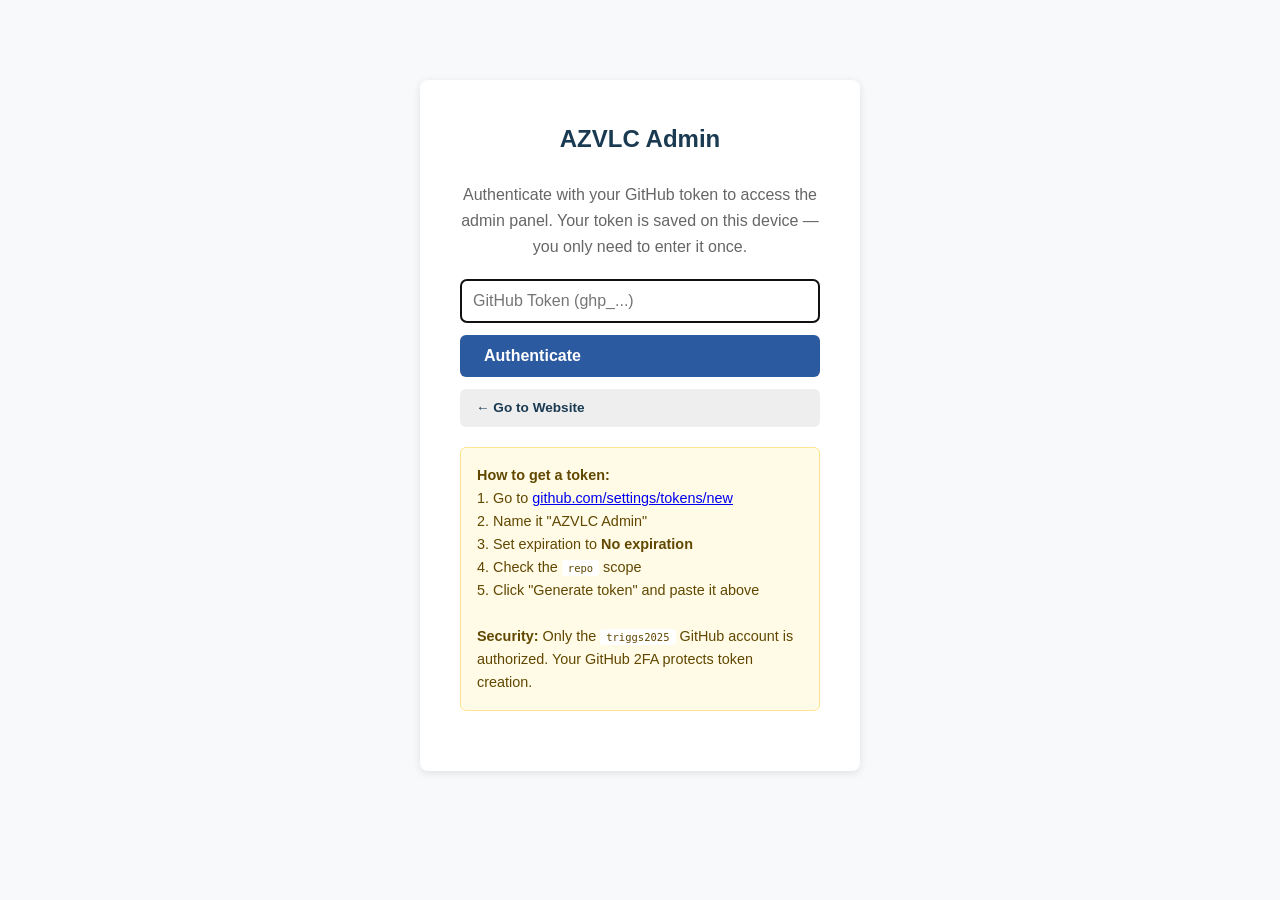
==== admin.html @ 896f3831 "Fix movePendingToFriendly: fetch fresh SHA before saving submissions; show all fields in Veteran Fri" ====
<!DOCTYPE html>
<html lang="en">
<head>
  <meta charset="UTF-8">
  <meta name="viewport" content="width=device-width, initial-scale=1.0">
  <title>AZVLC Admin</title>
  <meta name="robots" content="noindex, nofollow">
  <meta http-equiv="Cache-Control" content="no-cache, no-store, must-revalidate">
  <meta http-equiv="Pragma" content="no-cache">
  <meta http-equiv="Expires" content="0">
  <link rel="stylesheet" href="css/style.css">
  <style>
    .admin-login {
      max-width: 440px;
      margin: 80px auto;
      background: var(--white);
      padding: 40px;
      border-radius: var(--radius);
      box-shadow: var(--shadow);
      text-align: center;
    }
    .admin-login h2 { color: var(--navy); margin-bottom: 24px; }
    .admin-login input {
      width: 100%;
      padding: 12px;
      border: 1px solid var(--border);
      border-radius: 6px;
      font-size: 1em;
      margin-bottom: 12px;
    }
    .admin-bar {
      background: var(--navy);
      color: var(--white);
      padding: 12px 20px;
      display: flex;
      align-items: center;
      justify-content: space-between;
    }
    .admin-bar h2 { font-size: 1.1em; }
    .admin-tabs {
      display: flex;
      gap: 4px;
      margin-bottom: 24px;
      border-bottom: 2px solid #eee;
    }
    .admin-tab {
      padding: 10px 20px;
      background: none;
      border: none;
      border-bottom: 3px solid transparent;
      cursor: pointer;
      font-weight: 600;
      color: var(--text-muted);
      transition: all 0.2s;
    }
    .admin-tab.active {
      color: var(--blue);
      border-bottom-color: var(--blue);
    }
    .admin-panel { display: none; }
    .admin-panel.active { display: block; }
    .admin-item {
      background: var(--white);
      padding: 20px;
      border-radius: var(--radius);
      box-shadow: var(--shadow);
      margin-bottom: 16px;
      border-left: 4px solid var(--blue);
      display: flex;
      justify-content: space-between;
      align-items: flex-start;
      gap: 16px;
    }
    .admin-item.pending { border-left-color: var(--gold); }
    .admin-item h4 { color: var(--navy); margin-bottom: 4px; }
    .admin-item p { color: var(--text-muted); font-size: 0.85em; margin: 0; }
    .admin-item-info { flex: 1; }
    .admin-item-actions { display: flex; gap: 6px; flex-shrink: 0; }
    .admin-item .badge { margin-right: 6px; }
    .modal-overlay {
      display: none;
      position: fixed;
      top: 0; left: 0; right: 0; bottom: 0;
      background: rgba(0,0,0,0.5);
      z-index: 200;
      justify-content: center;
      align-items: flex-start;
      padding: 40px 20px;
      overflow-y: auto;
    }
    .modal-overlay.open { display: flex; }
    .modal {
      background: var(--white);
      border-radius: var(--radius);
      box-shadow: 0 8px 32px rgba(0,0,0,0.2);
      width: 100%;
      max-width: 600px;
      padding: 32px;
    }
    .modal h3 { color: var(--navy); margin-bottom: 20px; }
    .modal-close {
      float: right;
      background: none;
      border: none;
      font-size: 1.5em;
      cursor: pointer;
      color: var(--text-muted);
      line-height: 1;
    }
    .saving-indicator {
      display: none;
      align-items: center;
      gap: 8px;
      padding: 12px 20px;
      background: #e3f2fd;
      color: #1565c0;
      border-radius: 6px;
      margin-bottom: 16px;
      font-weight: 500;
    }
    .saving-indicator.show { display: flex; }
    .saving-indicator.success { background: #e8f5e9; color: #2e7d32; }
    .saving-indicator.error { background: #ffebee; color: #c62828; }
    .admin-empty {
      text-align: center;
      padding: 40px;
      color: #aaa;
    }
    .setup-box {
      background: #fffbe6;
      border: 1px solid #ffe58f;
      border-radius: 6px;
      padding: 16px;
      margin-bottom: 20px;
      font-size: 0.9em;
      color: #614700;
    }
    .setup-box code {
      background: #fff;
      padding: 2px 6px;
      border-radius: 3px;
      font-size: 0.9em;
    }
  </style>
</head>
<body>

  <!-- Login screen -->
  <div id="loginScreen" class="admin-login">
    <h2>AZVLC Admin</h2>
    <p style="color:var(--text-muted);margin-bottom:20px">Authenticate with your GitHub token to access the admin panel. Your token is saved on this device — you only need to enter it once.</p>
    <input type="password" id="ghToken" placeholder="GitHub Token (ghp_...)" autofocus>
    <button class="btn btn-blue" style="width:100%" onclick="tryToken()">Authenticate</button>
    <p id="tokenError" style="color:var(--red);margin-top:12px;display:none"></p>
    <div id="authLoading" style="display:none;text-align:center;margin-top:16px;color:var(--blue)">Verifying identity...</div>
    <a href="index.html" class="btn btn-sm" style="width:100%;margin-top:12px;background:#eee;color:var(--navy);text-align:center">&larr; Go to Website</a>
    <div style="margin-top:20px;text-align:left" class="setup-box">
      <strong>How to get a token:</strong><br>
      1. Go to <a href="https://github.com/settings/tokens/new" target="_blank">github.com/settings/tokens/new</a><br>
      2. Name it "AZVLC Admin"<br>
      3. Set expiration to <strong>No expiration</strong><br>
      4. Check the <code>repo</code> scope<br>
      5. Click "Generate token" and paste it above<br><br>
      <strong>Security:</strong> Only the <code>triggs2025</code> GitHub account is authorized. Your GitHub 2FA protects token creation.
    </div>
  </div>

  <!-- Admin dashboard -->
  <div id="adminDashboard" style="display:none">
    <div class="admin-bar">
      <h2>AZVLC Admin Panel</h2>
      <div style="display:flex;gap:8px;align-items:center">
        <a href="index.html" class="btn btn-sm btn-primary">View Site</a>
        <button class="btn btn-sm btn-outline" onclick="logout()">Log Out</button>
      </div>
    </div>

    <div class="container" style="padding-top:30px">
      <div id="saveStatus" class="saving-indicator"></div>

      <div class="admin-tabs">
        <button class="admin-tab active" onclick="showTab('analytics', this)">Analytics</button>
        <button class="admin-tab" onclick="showTab('policies', this)">Policies</button>
        <button class="admin-tab" onclick="showTab('politicians', this)">Politicians</button>
        <button class="admin-tab" onclick="showTab('corrections', this)">Corrections Records <span id="correctionBadge" style="background:var(--red);color:#fff;font-size:0.75em;padding:2px 6px;border-radius:10px;margin-left:4px;display:none">0</span></button>
        <button class="admin-tab" onclick="showTab('policysubmissions', this)">Policy Submissions <span id="policySubmissionBadge" style="background:var(--red);color:#fff;font-size:0.75em;padding:2px 6px;border-radius:10px;margin-left:4px;display:none">0</span></button>
        <button class="admin-tab" onclick="showTab('polsubmissions', this)">Politician Submissions <span id="polSubmissionBadge" style="background:var(--red);color:#fff;font-size:0.75em;padding:2px 6px;border-radius:10px;margin-left:4px;display:none">0</span></button>
        <button class="admin-tab" onclick="showTab('vob', this)">VOB <span id="vobSubmissionBadge" style="background:var(--red);color:#fff;font-size:0.75em;padding:2px 6px;border-radius:10px;margin-left:4px;display:none">0</span></button>
        <button class="admin-tab" onclick="showTab('contacts', this)">Contacts <span id="contactsBadge" style="background:var(--blue);color:#fff;font-size:0.75em;padding:2px 6px;border-radius:10px;margin-left:4px;display:none">0</span></button>
        <button class="admin-tab" onclick="showTab('emailpol', this)">Email Politicians</button>
        <button class="admin-tab" onclick="showTab('sponsor', this)">Sponsor</button>
        <button class="admin-tab" onclick="showTab('ticker', this)">Ticker</button>
        <button class="admin-tab" onclick="showTab('help', this)">How-To Guide</button>
      </div>

      <!-- ANALYTICS PANEL -->
      <div id="panel-analytics" class="admin-panel active">
        <h3 style="color:var(--navy);margin-bottom:20px">Site Analytics</h3>

        <div style="display:grid;grid-template-columns:1fr 1fr;gap:16px;margin-bottom:30px">
          <!-- Left: small stat cards in a sub-grid -->
          <div style="display:grid;grid-template-columns:repeat(auto-fit,minmax(150px,1fr));gap:16px;align-content:start">
            <div class="stat-card"><h3>Total Ratings</h3><div class="number" id="analRatings">0</div></div>
            <div class="stat-card"><h3>Total Kudos</h3><div class="number" id="analKudos">0</div></div>
            <div class="stat-card"><h3>Politicians Rated</h3><div class="number" id="analPoliticiansRated">0</div></div>
            <div class="stat-card"><h3>Policy Suggestions</h3><div class="number" id="analSuggestions">0</div></div>
            <div class="stat-card"><h3>Corrections</h3><div class="number" id="analCorrections">0</div></div>
            <div class="stat-card">
              <h3>Page Views</h3>
              <div class="number" id="analViews">—</div>
              <p style="font-size:0.7em;color:var(--text-muted);margin-top:2px">Unique sessions</p>
              <select id="viewsPeriod" onchange="updateViewsPeriod()" style="margin-top:8px;padding:4px 8px;border:1px solid var(--border);border-radius:4px;font-size:0.75em">
                <option value="today">Today</option>
                <option value="7days">Last 7 Days</option>
                <option value="month">This Month</option>
                <option value="year">Year to Date</option>
                <option value="all" selected>All Time</option>
              </select>
              <button onclick="loadPageViews()" style="margin-top:6px;background:none;border:1px solid var(--border);border-radius:4px;padding:3px 10px;font-size:0.7em;cursor:pointer;color:var(--text-muted)">&#x21bb; Refresh</button>
              <p id="viewsStartDate" style="font-size:0.65em;color:var(--text-muted);margin-top:4px"></p>
            </div>
            <div class="stat-card">
              <h3>Total Hits</h3>
              <div class="number" id="analHits">—</div>
              <p style="font-size:0.7em;color:var(--text-muted);margin-top:2px">Every page &amp; section load</p>
              <select id="hitsPeriod" onchange="updateHitsPeriod()" style="margin-top:8px;padding:4px 8px;border:1px solid var(--border);border-radius:4px;font-size:0.75em">
                <option value="today">Today</option>
                <option value="7days">Last 7 Days</option>
                <option value="month">This Month</option>
                <option value="year">Year to Date</option>
                <option value="all" selected>All Time</option>
              </select>
            </div>
          </div>
          <!-- Right: Top First Click takes the full right column -->
          <div class="stat-card" style="display:flex;flex-direction:column">
            <h3>Top First Click</h3>
            <div class="number" id="analFirstClickSection" style="font-size:1.6em;text-transform:capitalize;margin-bottom:4px">—</div>
            <p style="font-size:0.7em;color:var(--text-muted);margin-bottom:16px">Most visited section first</p>
            <div id="analFirstClickList" style="flex:1;font-size:0.88em;color:var(--text-muted);text-align:left;line-height:2"></div>
          </div>
        </div>

        <!-- New visitor/device/district stat cards -->
        <div style="display:grid;grid-template-columns:repeat(auto-fit,minmax(180px,1fr));gap:16px;margin-bottom:30px">
          <div class="stat-card">
            <h3>New Visitors</h3>
            <div class="number" id="analNewVisitors">—</div>
            <p style="font-size:0.7em;color:var(--text-muted);margin-top:2px">First-time sessions</p>
          </div>
          <div class="stat-card">
            <h3>Returning Visitors</h3>
            <div class="number" id="analReturningVisitors">—</div>
            <p style="font-size:0.7em;color:var(--text-muted);margin-top:2px">Came back again</p>
          </div>
          <div class="stat-card">
            <h3>Mobile</h3>
            <div class="number" id="analMobile">—</div>
            <p style="font-size:0.7em;color:var(--text-muted);margin-top:2px" id="analMobilePct"></p>
          </div>
          <div class="stat-card">
            <h3>Desktop</h3>
            <div class="number" id="analDesktop">—</div>
            <p style="font-size:0.7em;color:var(--text-muted);margin-top:2px" id="analDesktopPct"></p>
          </div>
          <div class="stat-card">
            <h3>Top District</h3>
            <div class="number" id="analTopDistrict" style="font-size:1.4em">—</div>
            <p style="font-size:0.7em;color:var(--text-muted);margin-top:2px">Most looked up</p>
          </div>
        </div>

        <div style="display:grid;grid-template-columns:repeat(auto-fit,minmax(300px,1fr));gap:20px">
          <div style="background:var(--white);padding:20px;border-radius:var(--radius);box-shadow:var(--shadow)">
            <h4 style="color:var(--navy);margin-bottom:12px">Most Rated Politicians</h4>
            <div id="analTopRated"></div>
          </div>
          <div style="background:var(--white);padding:20px;border-radius:var(--radius);box-shadow:var(--shadow)">
            <h4 style="color:var(--navy);margin-bottom:12px">Most Popular Policies (by Kudos)</h4>
            <div id="analTopPolicies"></div>
          </div>
          <div style="background:var(--white);padding:20px;border-radius:var(--radius);box-shadow:var(--shadow)">
            <h4 style="color:var(--navy);margin-bottom:12px">Most Kudos (Politicians)</h4>
            <div id="analTopKudosPol"></div>
          </div>
          <div style="background:var(--white);padding:20px;border-radius:var(--radius);box-shadow:var(--shadow)">
            <h4 style="color:var(--navy);margin-bottom:12px">Grade Distribution (All Politicians)</h4>
            <div id="analGradeDist"></div>
          </div>
          <div style="background:var(--white);padding:20px;border-radius:var(--radius);box-shadow:var(--shadow)">
            <h4 style="color:var(--navy);margin-bottom:12px">Section Dwell Time</h4>
            <p style="font-size:0.75em;color:var(--text-muted);margin-bottom:10px">Total minutes visitors spent in each section</p>
            <div id="analDwellTime"></div>
          </div>
          <div style="background:var(--white);padding:20px;border-radius:var(--radius);box-shadow:var(--shadow)">
            <h4 style="color:var(--navy);margin-bottom:12px">Top Scorecard Views</h4>
            <p style="font-size:0.75em;color:var(--text-muted);margin-bottom:10px">Most-viewed politician scorecards</p>
            <div id="analScorecardViews"></div>
          </div>
          <div style="background:var(--white);padding:20px;border-radius:var(--radius);box-shadow:var(--shadow)">
            <h4 style="color:var(--navy);margin-bottom:12px">Top Search Terms</h4>
            <p style="font-size:0.75em;color:var(--text-muted);margin-bottom:10px">What visitors are searching for</p>
            <div id="analSearchTerms"></div>
          </div>
          <div style="background:var(--white);padding:20px;border-radius:var(--radius);box-shadow:var(--shadow)">
            <h4 style="color:var(--navy);margin-bottom:12px">VOB Website Clicks</h4>
            <p style="font-size:0.75em;color:var(--text-muted);margin-bottom:10px">Clicks on business website links</p>
            <div id="analVOBClicks"></div>
          </div>
          <div style="background:var(--white);padding:20px;border-radius:var(--radius);box-shadow:var(--shadow)">
            <h4 style="color:var(--navy);margin-bottom:12px">District Lookups</h4>
            <p style="font-size:0.75em;color:var(--text-muted);margin-bottom:10px">Which districts Veterans are looking up</p>
            <div id="analDistrictLookups"></div>
          </div>
        </div>
      </div>

      <!-- POLICIES PANEL -->
      <div id="panel-policies" class="admin-panel">
        <div style="display:flex;justify-content:space-between;align-items:center;margin-bottom:12px;flex-wrap:wrap;gap:12px">
          <h3 style="color:var(--navy)">Manage Policies</h3>
          <button class="btn btn-blue btn-sm" onclick="openPolicyForm()">+ Add New Policy</button>
        </div>
        <div id="adminPolicyStatusTabs" style="display:flex;gap:8px;flex-wrap:wrap;margin-bottom:14px">
          <button class="filter-btn active" onclick="filterAdminPolicyStatus('all', this)">All</button>
          <button class="filter-btn" onclick="filterAdminPolicyStatus('passed', this)">Passed</button>
          <button class="filter-btn" onclick="filterAdminPolicyStatus('failed', this)">Failed</button>
          <button class="filter-btn" onclick="filterAdminPolicyStatus('proposed', this)">Proposed</button>
          <button class="filter-btn" onclick="filterAdminPolicyStatus('hidden', this)">Hidden</button>
        </div>
        <input type="text" id="adminPolicySearch" placeholder="Search by name..." oninput="filterAdminPolicies(this.value)" style="width:100%;max-width:400px;padding:10px 14px;border:1px solid var(--border);border-radius:6px;font-size:1em;margin-bottom:20px">
        <div id="adminPoliciesList"></div>
      </div>

      <!-- POLITICIANS PANEL -->
      <div id="panel-politicians" class="admin-panel">
        <div style="display:flex;justify-content:space-between;align-items:center;margin-bottom:12px;flex-wrap:wrap;gap:12px">
          <h3 style="color:var(--navy)">Manage Politicians</h3>
          <button class="btn btn-blue btn-sm" onclick="openPoliticianForm()">+ Add New Politician</button>
        </div>
        <input type="text" id="adminPoliticianSearch" placeholder="Search by name..." oninput="filterAdminPoliticians(this.value)" style="width:100%;max-width:400px;padding:10px 14px;border:1px solid var(--border);border-radius:6px;font-size:1em;margin-bottom:12px">
        <div style="margin-bottom:20px;display:flex;gap:8px;flex-wrap:wrap;align-items:center">
          <span style="font-weight:600;color:var(--text-muted)">Filter:</span>
          <button class="filter-btn active" onclick="filterAdminPoliticiansByType('all', this)">All</button>
          <button class="filter-btn" onclick="filterAdminPoliticiansByType('house', this)">House</button>
          <button class="filter-btn" onclick="filterAdminPoliticiansByType('senate', this)">Senate</button>
          <button class="filter-btn" onclick="filterAdminPoliticiansByType('republican', this)">Republican</button>
          <button class="filter-btn" onclick="filterAdminPoliticiansByType('democrat', this)">Democrat</button>
          <button class="filter-btn" onclick="filterAdminPoliticiansByType('veteran', this)">Veterans</button>
          <span style="font-weight:600;color:var(--text-muted);margin-left:12px">Sort:</span>
          <select id="adminPoliticianSort" onchange="sortAdminPoliticians(this.value)" style="padding:6px 12px;border:1px solid var(--border);border-radius:6px;font-size:0.9em">
            <option value="name">Name (A-Z)</option>
            <option value="district">District</option>
            <option value="grade" selected>Grade (Best First)</option>
            <option value="kudos">Most Kudos</option>
          </select>
        </div>
        <div id="adminPoliticiansList"></div>
      </div>

      <!-- CORRECTIONS PANEL -->
      <div id="panel-corrections" class="admin-panel">
        <h3 style="color:var(--navy);margin-bottom:20px">Corrections Records</h3>
        <div id="adminCorrectionsList"></div>
      </div>

      <!-- POLICY SUBMISSIONS PANEL -->
      <div id="panel-policysubmissions" class="admin-panel">
        <h3 style="color:var(--navy);margin-bottom:16px">Policy Submissions</h3>
        <div style="display:flex;gap:8px;margin-bottom:20px">
          <button class="filter-btn active" id="psTab-submitted" onclick="setPolicySubTab('submitted',this)">Submitted</button>
          <button class="filter-btn" id="psTab-approved" onclick="setPolicySubTab('approved',this)">Approved</button>
          <button class="filter-btn" id="psTab-dismissed" onclick="setPolicySubTab('dismissed',this)">Dismissed</button>
        </div>
        <div id="adminPolicySubmissionsList"></div>
      </div>

      <!-- POLITICIAN SUBMISSIONS PANEL -->
      <div id="panel-polsubmissions" class="admin-panel">
        <h3 style="color:var(--navy);margin-bottom:20px">Politician Submissions</h3>
        <p style="color:var(--text-muted);margin-bottom:20px;font-size:0.9em">These are politicians submitted by the public. Approve to add them to the scorecard, or dismiss to remove the submission.</p>
        <div id="adminPolSubmissionsList"></div>
      </div>

      <!-- VOB PANEL -->
      <div id="panel-vob" class="admin-panel">
        <h3 style="color:var(--navy);margin-bottom:8px">Veteran Owned Businesses</h3>
        <p style="color:var(--text-muted);margin-bottom:16px;font-size:0.9em">Manage approved VOBs and review new submissions.</p>

        <div style="display:flex;gap:8px;margin-bottom:20px;border-bottom:2px solid #eee;padding-bottom:12px">
          <button class="filter-btn active" id="vobAdminTabApproved" onclick="showVOBAdminTab('approved', this)">Approved Listings</button>
          <button class="filter-btn" id="vobAdminTabPending" onclick="showVOBAdminTab('pending', this)">Pending Review <span id="vobPendingCount" style="background:var(--red);color:#fff;font-size:0.75em;padding:2px 6px;border-radius:10px;margin-left:4px;display:none">0</span></button>
          <button class="filter-btn" id="vobAdminTabFriendly" onclick="showVOBAdminTab('friendly', this)">Veteran Friendly <span style="background:var(--gold);color:var(--navy);font-size:0.75em;padding:2px 6px;border-radius:10px;margin-left:4px">Private</span></button>
        </div>

        <div id="vobAdminApproved">
          <input type="text" id="adminVOBSearch" placeholder="Search by name or category..." oninput="filterAdminVOB(this.value)" style="width:100%;max-width:400px;padding:10px 14px;border:1px solid var(--border);border-radius:6px;font-size:1em;margin-bottom:16px">
          <div id="adminVOBList"></div>
        </div>

        <div id="vobAdminPending" style="display:none">
          <div id="adminVOBSubmissionsList"></div>
        </div>

        <div id="vobAdminFriendly" style="display:none">
          <p style="color:var(--text-muted);font-size:0.85em;margin-bottom:16px;background:#fff8e1;padding:10px 14px;border-radius:6px;border-left:3px solid var(--gold)">
            These businesses offer Veteran discounts but are <strong>not shown on the public site</strong>. This is a holding area — you can charge for public listing in the future.
          </p>
          <div id="adminVOBFriendlyList"></div>
        </div>
      </div>

      <!-- CONTACTS PANEL -->
      <div id="panel-contacts" class="admin-panel">
        <h3 style="color:var(--navy);margin-bottom:8px">Collected Contacts</h3>
        <p style="color:var(--text-muted);margin-bottom:12px;font-size:0.9em">Emails collected from all forms on the site.</p>
        <div style="display:flex;gap:8px;flex-wrap:wrap;margin-bottom:16px;align-items:center">
          <button class="filter-btn active" id="cfBtn-all" onclick="setContactFilter('all',this)">All <span id="cfCount-all" style="font-size:0.8em;opacity:0.8"></span></button>
          <button class="filter-btn" id="cfBtn-rating" onclick="setContactFilter('rating',this)">Ratings <span id="cfCount-rating" style="font-size:0.8em;opacity:0.8"></span></button>
          <button class="filter-btn" id="cfBtn-vob" onclick="setContactFilter('vob',this)">VOB <span id="cfCount-vob" style="font-size:0.8em;opacity:0.8"></span></button>
          <button class="filter-btn" id="cfBtn-suggestion" onclick="setContactFilter('suggestion',this)">Suggestions <span id="cfCount-suggestion" style="font-size:0.8em;opacity:0.8"></span></button>
          <button class="filter-btn" id="cfBtn-other" onclick="setContactFilter('other',this)">Other <span id="cfCount-other" style="font-size:0.8em;opacity:0.8"></span></button>
          <button class="btn btn-sm btn-blue" onclick="exportContacts()" style="margin-left:auto">Export CSV</button>
        </div>
        <div id="adminContactsList"></div>
      </div>

      <!-- EMAIL POLITICIANS PANEL -->
      <div id="panel-emailpol" class="admin-panel">
        <h3 style="color:var(--navy);margin-bottom:8px">Email Politicians</h3>
        <p style="color:var(--text-muted);margin-bottom:16px;font-size:0.9em">Select politicians and compose an email. The first selected will be in the TO field, the rest in BCC. Opens your email client.</p>

        <div style="display:flex;gap:12px;margin-bottom:12px;flex-wrap:wrap;align-items:center">
          <input type="text" id="emailPolSearch" placeholder="Search by name..." oninput="filterEmailPoliticians(this.value)" style="flex:1;min-width:200px;padding:10px 14px;border:1px solid var(--border);border-radius:6px;font-size:1em">
          <button class="btn btn-sm btn-blue" onclick="selectAllEmailPol()">Select All</button>
          <button class="btn btn-sm" style="background:#eee;color:var(--text)" onclick="deselectAllEmailPol()">Deselect All</button>
          <span id="emailPolCount" style="font-weight:600;color:var(--blue);font-size:0.9em">0 selected</span>
        </div>

        <div style="display:flex;gap:8px;margin-bottom:16px;flex-wrap:wrap">
          <button class="filter-btn active" onclick="filterEmailPolByType('all', this)">All</button>
          <button class="filter-btn" onclick="filterEmailPolByType('house', this)">House</button>
          <button class="filter-btn" onclick="filterEmailPolByType('senate', this)">Senate</button>
          <button class="filter-btn" onclick="filterEmailPolByType('republican', this)">Republican</button>
          <button class="filter-btn" onclick="filterEmailPolByType('democrat', this)">Democrat</button>
          <button class="filter-btn" onclick="filterEmailPolByType('veteran', this)">Veterans</button>
        </div>

        <div id="emailPolList" style="max-height:300px;overflow-y:auto;border:1px solid var(--border);border-radius:6px;margin-bottom:20px"></div>

        <div class="form-container" style="max-width:100%;margin:0">
          <div class="form-group">
            <label for="emailPolSubject">Subject</label>
            <input type="text" id="emailPolSubject" placeholder="e.g., Support for HB 1234 - Veteran Education Benefits">
          </div>
          <div class="form-group">
            <label for="emailPolBody">Message Body</label>
            <textarea id="emailPolBody" style="min-height:150px" placeholder="Dear Legislator,&#10;&#10;..."></textarea>
          </div>
          <button class="btn btn-blue" onclick="sendEmailToPoliticians()" style="width:100%">Open Email Client with Selected Politicians</button>
        </div>
      </div>

      <!-- SPONSOR PANEL -->
      <div id="panel-sponsor" class="admin-panel">
        <h3 style="color:var(--navy);margin-bottom:20px">Manage Sponsors</h3>
        <p style="color:var(--text-muted);margin-bottom:16px;font-size:0.9em">Sponsors rotate on the home page below the hero. Fewer sponsors rotate every 3 days; more sponsors rotate faster so everyone gets shown.</p>

        <div style="margin-bottom:20px">
          <label style="font-weight:600;color:var(--navy)">Label Text</label>
          <input type="text" id="sponsorLabel" placeholder="e.g., Sponsored by" style="padding:8px 12px;border:1px solid var(--border);border-radius:6px;font-size:1em;width:100%;max-width:300px;margin-top:4px">
        </div>

        <div id="sponsorsList"></div>

        <div style="margin-top:16px;display:flex;gap:8px;flex-wrap:wrap">
          <button class="btn btn-blue btn-sm" onclick="addSponsorRow()">+ Add Sponsor</button>
          <button class="btn btn-success btn-sm" onclick="saveSponsors()">Save Changes</button>
        </div>
        <div class="saving-indicator" id="sponsorSaveStatus" style="margin-top:12px"></div>
        <div id="sponsorRotationInfo" style="margin-top:16px;padding:12px;background:#f0f4f8;border-radius:6px;font-size:0.85em;color:var(--text-muted)"></div>
      </div>

      <!-- TICKER PANEL -->
      <div id="panel-ticker" class="admin-panel">
        <h3 style="color:var(--navy);margin-bottom:20px">Manage Ticker Messages</h3>
        <p style="color:var(--text-muted);margin-bottom:16px;font-size:0.9em">These messages scroll below the hero image on the public site. Set an optional expiration date so a message automatically stops showing. Hover pauses the ticker for visitors.</p>

        <div class="form-group checkbox-row" style="margin-bottom:20px">
          <input type="checkbox" id="tickerEnabled" checked>
          <label for="tickerEnabled" style="font-weight:600">Ticker enabled (visible on site)</label>
        </div>

        <div class="form-group" style="margin-bottom:20px">
          <label style="font-weight:600">Speed: <span id="speedLabel">1.0x</span></label>
          <input type="range" id="tickerSpeed" min="0.5" max="3" step="0.1" value="1" oninput="document.getElementById('speedLabel').textContent = this.value + 'x'" style="width:100%;max-width:400px;margin-top:4px">
          <p style="font-size:0.75em;color:var(--text-muted);margin-top:4px">Slow ← → Fast</p>
        </div>

        <div id="tickerMessagesList"></div>

        <div style="margin-top:16px;display:flex;gap:8px;flex-wrap:wrap">
          <button class="btn btn-blue btn-sm" onclick="addTickerMessage()">+ Add Message</button>
        </div>

        <h3 style="color:var(--navy);margin:28px 0 8px">Permanent Rotating Messages</h3>
        <p style="color:var(--text-muted);margin-bottom:16px;font-size:0.9em">These 4 messages never expire. They only appear on the ticker when there are no active (non-expired) messages above.</p>
        <div id="tickerPermanentList"></div>

        <div style="margin-top:16px">
          <button class="btn btn-success btn-sm" onclick="saveTicker()">Save Changes</button>
        </div>
        <div class="saving-indicator" id="tickerSaveStatus" style="margin-top:12px"></div>
      </div>

      <!-- HELP PANEL -->
      <div id="panel-help" class="admin-panel">
        <div class="form-container" style="max-width:800px">
          <h3 style="color:var(--navy);margin-bottom:20px">Managing Your AZVLC Site</h3>

          <h4 style="margin:20px 0 8px;color:var(--blue)">Adding / Editing Policies</h4>
          <p style="color:var(--text-muted);line-height:1.8">Click "+ Add New Policy" on the Policies tab. Fill out the form and hit Save. It saves directly to GitHub and the site updates automatically within a minute. Set "Approved" to Yes when you're ready for it to appear publicly.</p>

          <h4 style="margin:20px 0 8px;color:var(--blue)">Adding / Editing Politicians</h4>
          <p style="color:var(--text-muted);line-height:1.8">Click "+ Add New Politician" on the Politicians tab. Fill out the form and hit Save. Grades represent the count of each rating received from Veterans.</p>

          <h4 style="margin:20px 0 8px;color:var(--blue)">Connecting GHL Webhooks</h4>
          <ol style="margin-left:20px;color:var(--text-muted);line-height:2">
            <li>In Go High Level, create a webhook under Automation &rarr; Workflows</li>
            <li>Go to your GitHub repo and edit <code>js/app.js</code></li>
            <li>Find <code>ghlWebhookPolicy</code> and <code>ghlWebhookRating</code> near the top</li>
            <li>Paste your webhook URLs between the quotes and commit</li>
          </ol>

          <h4 style="margin:20px 0 8px;color:var(--blue)">Updating the Logo &amp; Hero Image</h4>
          <p style="color:var(--text-muted);line-height:1.8">Go to your GitHub repo, navigate to the <code>assets/</code> folder, and upload <code>logo.png</code> and <code>hero.jpg</code>. The site updates automatically.</p>

          <h4 style="margin:20px 0 8px;color:var(--blue)">Your GitHub Token</h4>
          <p style="color:var(--text-muted);line-height:1.8">The token is only stored in your browser's session. When you log out or close the tab, it's gone. You'll need to paste it again next time (or save it in a password manager).</p>
        </div>
      </div>
    </div>
  </div>

  <!-- POLICY FORM MODAL -->
  <div class="modal-overlay" id="policyModal">
    <div class="modal">
      <button class="modal-close" onclick="closeModal('policyModal')">&times;</button>
      <h3 id="policyModalTitle">Add New Policy</h3>
      <form id="adminPolicyForm" onsubmit="savePolicy(event)">
        <input type="hidden" id="editPolicyId" value="">
        <div class="form-group">
          <label for="apName">Policy / Bill Name *</label>
          <input type="text" id="apName" required placeholder="e.g., SB 1234 - Veteran Education Benefits">
        </div>
        <div class="form-group">
          <label for="apSponsor">Sponsor *</label>
          <input type="text" id="apSponsor" required placeholder="Representative or organization name">
        </div>
        <div class="form-group">
          <label for="apCategory">Category *</label>
          <select id="apCategory" required>
            <option value="">Select a category</option>
            <option value="healthcare">Healthcare</option>
            <option value="education">Education</option>
            <option value="benefits">Benefits</option>
            <option value="employment">Employment</option>
            <option value="housing">Housing</option>
            <option value="other">Other</option>
          </select>
        </div>
        <div class="form-group">
          <label for="apDescription">Description *</label>
          <textarea id="apDescription" required placeholder="What does this policy do and how will it benefit Veterans?"></textarea>
        </div>
        <div class="form-group">
          <label for="apLink">Bill Link (optional)</label>
          <input type="url" id="apLink" placeholder="https://...">
        </div>
        <div class="form-group">
          <label for="apStatus">Status *</label>
          <select id="apStatus" required>
            <option value="proposed">Proposed</option>
            <option value="in-progress">In Progress</option>
            <option value="passed">Passed</option>
            <option value="failed">Failed</option>
          </select>
        </div>
        <div class="form-group">
          <label for="apApproved">Approved (visible on public site)? *</label>
          <select id="apApproved">
            <option value="true">Yes - Show on site</option>
            <option value="false">No - Keep hidden</option>
          </select>
        </div>
        <div style="display:flex;gap:8px">
          <button type="submit" class="form-submit" style="flex:1">Save Policy</button>
          <button type="button" class="btn" style="background:#eee;color:var(--text)" onclick="closeModal('policyModal')">Cancel</button>
        </div>
      </form>
    </div>
  </div>

  <!-- POLITICIAN FORM MODAL -->
  <div class="modal-overlay" id="politicianModal">
    <div class="modal">
      <button class="modal-close" onclick="closeModal('politicianModal')">&times;</button>
      <h3 id="politicianModalTitle">Add New Politician</h3>
      <form id="adminPoliticianForm" onsubmit="savePolitician(event)">
        <input type="hidden" id="editPoliticianId" value="">
        <div class="form-group">
          <label for="appName">Name *</label>
          <input type="text" id="appName" required placeholder="Full name">
        </div>
        <div class="form-group">
          <label for="appPosition">Position / Title *</label>
          <input type="text" id="appPosition" required placeholder="e.g., State Senator, State Representative">
        </div>
        <div class="form-group">
          <label for="appParty">Party (optional)</label>
          <input type="text" id="appParty" placeholder="e.g., Republican, Democrat, Independent">
        </div>
        <div class="form-group">
          <label for="appDistrict">District (optional)</label>
          <input type="text" id="appDistrict" placeholder="e.g., District 4">
        </div>
        <div class="form-group">
          <label for="appEmail">Email (optional)</label>
          <input type="email" id="appEmail" placeholder="e.g., JSMITH@azleg.gov">
        </div>
        <div class="form-group">
          <label for="appWebsite">Legislative Website (optional)</label>
          <input type="url" id="appWebsite" placeholder="https://www.azleg.gov/...">
        </div>
        <div class="form-group checkbox-row">
          <input type="checkbox" id="appVeteran">
          <label for="appVeteran">This person is a Veteran</label>
        </div>
        <div style="display:flex;gap:8px">
          <button type="submit" class="form-submit" style="flex:1">Save Politician</button>
          <button type="button" class="btn" style="background:#eee;color:var(--text)" onclick="closeModal('politicianModal')">Cancel</button>
        </div>
      </form>
    </div>
  </div>

  <!-- GRADES EDIT MODAL -->
  <div class="modal-overlay" id="gradesModal">
    <div class="modal" style="max-width:450px">
      <button class="modal-close" onclick="closeModal('gradesModal')">&times;</button>
      <h3 id="gradesModalTitle">Edit Grades</h3>
      <p style="color:var(--text-muted);margin-bottom:16px;font-size:0.9em">Adjust the number of each rating this politician has received.</p>
      <input type="hidden" id="editGradesId">
      <div style="display:grid;grid-template-columns:repeat(5,1fr);gap:10px;margin-bottom:20px">
        <div style="text-align:center">
          <label style="font-weight:700;color:#27ae60;font-size:1.2em">A</label>
          <input type="number" id="gradeA" min="0" style="width:100%;padding:8px;text-align:center;border:1px solid var(--border);border-radius:6px">
        </div>
        <div style="text-align:center">
          <label style="font-weight:700;color:#3498db;font-size:1.2em">B</label>
          <input type="number" id="gradeB" min="0" style="width:100%;padding:8px;text-align:center;border:1px solid var(--border);border-radius:6px">
        </div>
        <div style="text-align:center">
          <label style="font-weight:700;color:#f39c12;font-size:1.2em">C</label>
          <input type="number" id="gradeC" min="0" style="width:100%;padding:8px;text-align:center;border:1px solid var(--border);border-radius:6px">
        </div>
        <div style="text-align:center">
          <label style="font-weight:700;color:#e67e22;font-size:1.2em">D</label>
          <input type="number" id="gradeD" min="0" style="width:100%;padding:8px;text-align:center;border:1px solid var(--border);border-radius:6px">
        </div>
        <div style="text-align:center">
          <label style="font-weight:700;color:#e74c3c;font-size:1.2em">F</label>
          <input type="number" id="gradeF" min="0" style="width:100%;padding:8px;text-align:center;border:1px solid var(--border);border-radius:6px">
        </div>
      </div>
      <div style="border-top:1px solid var(--border);padding-top:16px;margin-bottom:20px">
        <p style="font-weight:600;color:var(--navy);margin-bottom:6px;font-size:0.95em">Grade Weights <span style="font-weight:400;color:var(--text-muted);font-size:0.85em">(reduce impact of politically-motivated ratings)</span></p>
        <p style="color:var(--text-muted);font-size:0.82em;margin-bottom:12px">1 = full weight &nbsp;|&nbsp; 0 = excluded from grade calculation</p>
        <div style="display:grid;grid-template-columns:repeat(5,1fr);gap:10px">
          <div style="text-align:center">
            <label style="font-weight:700;color:#27ae60;font-size:1.1em;display:block;margin-bottom:4px">A</label>
            <select id="weightA" style="width:100%;padding:6px 2px;border:1px solid var(--border);border-radius:6px;text-align:center;font-size:0.9em">
              <option value="1">1</option><option value="0.75">0.75</option><option value="0.5">0.5</option><option value="0.25">0.25</option><option value="0">0</option>
            </select>
          </div>
          <div style="text-align:center">
            <label style="font-weight:700;color:#3498db;font-size:1.1em;display:block;margin-bottom:4px">B</label>
            <select id="weightB" style="width:100%;padding:6px 2px;border:1px solid var(--border);border-radius:6px;text-align:center;font-size:0.9em">
              <option value="1">1</option><option value="0.75">0.75</option><option value="0.5">0.5</option><option value="0.25">0.25</option><option value="0">0</option>
            </select>
          </div>
          <div style="text-align:center">
            <label style="font-weight:700;color:#f39c12;font-size:1.1em;display:block;margin-bottom:4px">C</label>
            <select id="weightC" style="width:100%;padding:6px 2px;border:1px solid var(--border);border-radius:6px;text-align:center;font-size:0.9em">
              <option value="1">1</option><option value="0.75">0.75</option><option value="0.5">0.5</option><option value="0.25">0.25</option><option value="0">0</option>
            </select>
          </div>
          <div style="text-align:center">
            <label style="font-weight:700;color:#e67e22;font-size:1.1em;display:block;margin-bottom:4px">D</label>
            <select id="weightD" style="width:100%;padding:6px 2px;border:1px solid var(--border);border-radius:6px;text-align:center;font-size:0.9em">
              <option value="1">1</option><option value="0.75">0.75</option><option value="0.5">0.5</option><option value="0.25">0.25</option><option value="0">0</option>
            </select>
          </div>
          <div style="text-align:center">
            <label style="font-weight:700;color:#e74c3c;font-size:1.1em;display:block;margin-bottom:4px">F</label>
            <select id="weightF" style="width:100%;padding:6px 2px;border:1px solid var(--border);border-radius:6px;text-align:center;font-size:0.9em">
              <option value="1">1</option><option value="0.75">0.75</option><option value="0.5">0.5</option><option value="0.25">0.25</option><option value="0">0</option>
            </select>
          </div>
        </div>
      </div>
      <div style="display:flex;gap:8px">
        <button class="form-submit" style="flex:1" onclick="saveGrades()">Save Grades</button>
        <button class="btn" style="background:#eee;color:var(--text)" onclick="closeModal('gradesModal')">Cancel</button>
      </div>
    </div>
  </div>

  <!-- POLICY FACTS MODAL -->
  <div class="modal-overlay" id="factsModal">
    <div class="modal" style="max-width:700px">
      <div style="display:flex;justify-content:space-between;align-items:center;margin-bottom:20px">
        <h3 style="color:var(--navy);margin:0">Edit Policy Facts</h3>
        <button onclick="closeModal('factsModal')" style="background:none;border:none;font-size:1.5em;cursor:pointer;color:#666">&times;</button>
      </div>
      <p style="color:var(--text-muted);font-size:0.9em;margin-bottom:20px">Add images (up to 4) and formatted HTML content that will appear on the public Facts page for this policy.</p>

      <input type="hidden" id="factsPolicyId">

      <div class="form-group" style="margin-bottom:20px">
        <label style="font-weight:600;margin-bottom:8px;display:block">Images (up to 4) — flyers, photos, documents</label>
        <div id="factsImagesPreview" style="display:flex;gap:10px;flex-wrap:wrap;margin-bottom:10px"></div>
        <input type="file" id="factsImageUpload" accept="image/*" multiple style="font-size:0.9em">
        <p style="font-size:0.75em;color:var(--text-muted);margin-top:4px">Select up to 4 images. Images already saved will show above.</p>
      </div>

      <div class="form-group" style="margin-bottom:20px">
        <label style="font-weight:600;margin-bottom:4px;display:block">Facts Content (HTML allowed)</label>
        <p style="font-size:0.75em;color:var(--text-muted);margin-bottom:8px">Use &lt;h3&gt;, &lt;p&gt;, &lt;ul&gt;&lt;li&gt;, &lt;strong&gt;, &lt;a href=""&gt; tags to format content.</p>
        <textarea id="factsHtmlContent" style="width:100%;height:280px;padding:12px;border:1px solid var(--border);border-radius:6px;font-family:monospace;font-size:0.85em;resize:vertical" placeholder="<h3>About This Bill</h3>&#10;<p>Enter detailed information about this policy here...</p>&#10;<ul>&#10;  <li>Key point 1</li>&#10;  <li>Key point 2</li>&#10;</ul>"></textarea>
      </div>

      <div style="display:flex;gap:8px;align-items:center">
        <button class="btn btn-success" onclick="savePolicyFacts()">Save Facts</button>
        <button class="btn" style="background:#eee;color:var(--text)" onclick="closeModal('factsModal')">Cancel</button>
        <span id="factsSaveStatus" style="font-size:0.85em;margin-left:8px"></span>
      </div>
    </div>
  </div>

  <!-- DELETE CONFIRM MODAL -->
  <div class="modal-overlay" id="deleteModal">
    <div class="modal" style="max-width:400px;text-align:center">
      <h3 style="color:var(--red)">Delete this item?</h3>
      <p style="color:var(--text-muted);margin-bottom:20px">This cannot be undone.</p>
      <div style="display:flex;gap:8px;justify-content:center">
        <button class="btn btn-danger" id="confirmDeleteBtn">Delete</button>
        <button class="btn" style="background:#eee;color:var(--text)" onclick="closeModal('deleteModal')">Cancel</button>
      </div>
    </div>
  </div>

  <script>
    var REPO_OWNER = 'triggs2025';
    var REPO_NAME = 'azvlc';
    var BRANCH = 'master';
    var ALLOWED_USERS = ['triggs2025'];
    var TOKEN_KEY = 'azvlc_gh_token';

    var ghToken = '';
    var policies = [];
    var politicians = [];
    var policiesSha = '';
    var politiciansSha = '';

    // ── Auth ──
    function verifyAndLogin(token) {
      ghToken = token;
      return fetch('https://api.github.com/user', {
        headers: {
          'Authorization': 'token ' + token,
          'Accept': 'application/vnd.github.v3+json'
        }
      })
      .then(function(r) {
        if (!r.ok) throw new Error('Invalid token');
        return r.json();
      })
      .then(function(user) {
        if (ALLOWED_USERS.indexOf(user.login) === -1) {
          throw new Error('Unauthorized: account "' + user.login + '" is not authorized for admin access.');
        }
        return ghAPI('GET', '/repos/' + REPO_OWNER + '/' + REPO_NAME);
      })
      .then(function() {
        sessionStorage.setItem(TOKEN_KEY, token);
        document.getElementById('loginScreen').style.display = 'none';
        document.getElementById('adminDashboard').style.display = 'block';
        loadAllData();
      });
    }

    // auto-login from saved token
    (function() {
      var savedToken = sessionStorage.getItem(TOKEN_KEY);
      if (savedToken) {
        document.getElementById('authLoading').style.display = 'block';
        document.getElementById('ghToken').style.display = 'none';
        document.querySelector('#loginScreen .btn-blue').style.display = 'none';
        document.querySelector('#loginScreen > p').textContent = 'Authenticating...';

        verifyAndLogin(savedToken)
          .catch(function() {
            sessionStorage.removeItem(TOKEN_KEY);
            ghToken = '';
            document.getElementById('authLoading').style.display = 'none';
            document.getElementById('ghToken').style.display = '';
            document.querySelector('#loginScreen .btn-blue').style.display = '';
            document.querySelector('#loginScreen > p').textContent = 'Your saved token has expired. Please enter a new one.';
          });
      }
    })();

    function tryToken() {
      var token = document.getElementById('ghToken').value.trim();
      if (!token) return;

      document.getElementById('tokenError').style.display = 'none';
      document.getElementById('authLoading').style.display = 'block';

      verifyAndLogin(token)
        .catch(function(err) {
          ghToken = '';
          document.getElementById('authLoading').style.display = 'none';
          document.getElementById('tokenError').textContent = err.message || 'Invalid token. Make sure you checked the "repo" scope.';
          document.getElementById('tokenError').style.display = 'block';
        });
    }

    document.getElementById('ghToken').addEventListener('keydown', function(e) {
      if (e.key === 'Enter') tryToken();
    });

    function logout() {
      ghToken = '';
      sessionStorage.removeItem(TOKEN_KEY);
      document.getElementById('adminDashboard').style.display = 'none';
      document.getElementById('loginScreen').style.display = 'block';
    }

    // ── GitHub API ──
    function ghAPI(method, path, body) {
      var opts = {
        method: method,
        headers: {
          'Authorization': 'token ' + ghToken,
          'Accept': 'application/vnd.github.v3+json'
        }
      };
      if (body) {
        opts.headers['Content-Type'] = 'application/json';
        opts.body = JSON.stringify(body);
      }
      return fetch('https://api.github.com' + path, opts).then(function(r) {
        if (!r.ok) return r.json().then(function(err) { throw new Error(err.message || r.statusText); });
        return r.json();
      });
    }

    function jsonToBase64(data) {
      var json = JSON.stringify(data, null, 2) + '\n';
      // Escape non-ASCII as \uXXXX so btoa never sees high bytes
      var ascii = json.replace(/[^\x00-\x7F]/g, function(c) {
        return '\\u' + ('0000' + c.charCodeAt(0).toString(16)).slice(-4);
      });
      return btoa(ascii);
    }

    function base64ToJson(b64) {
      return JSON.parse(decodeURIComponent(escape(atob(b64.replace(/\n/g, '')))));
    }

    function saveFileToGitHub(filePath, data, sha) {
      var body = {
        message: 'Update ' + filePath + ' via admin panel',
        content: jsonToBase64(data),
        branch: BRANCH
      };
      if (sha) body.sha = sha;

      return ghAPI('PUT', '/repos/' + REPO_OWNER + '/' + REPO_NAME + '/contents/' + filePath, body);
    }

    function loadFileFromGitHub(filePath) {
      return ghAPI('GET', '/repos/' + REPO_OWNER + '/' + REPO_NAME + '/contents/' + filePath + '?ref=' + BRANCH)
        .then(function(result) {
          return { data: base64ToJson(result.content), sha: result.sha };
        });
    }

    // ── Status messages ──
    function showStatus(msg, type) {
      var el = document.getElementById('saveStatus');
      el.textContent = msg;
      el.className = 'saving-indicator show' + (type ? ' ' + type : '');
      if (type === 'success' || type === 'error') {
        setTimeout(function() { el.className = 'saving-indicator'; }, 4000);
      }
    }

    // ── Tabs ──
    function showTab(tab, btn) {
      document.querySelectorAll('.admin-panel').forEach(function(p) { p.classList.remove('active'); });
      document.querySelectorAll('.admin-tab').forEach(function(t) { t.classList.remove('active'); });
      document.getElementById('panel-' + tab).classList.add('active');
      btn.classList.add('active');
      if (tab === 'contacts') {
        var badge = document.getElementById('contactsBadge');
        if (badge) badge.style.display = 'none';
      }
    }

    // ── Data loading ──
    function loadAllData() {
      showStatus('Loading data from GitHub...', '');

      Promise.all([
        loadFileFromGitHub('data/policies.json'),
        loadFileFromGitHub('data/politicians.json')
      ]).then(function(results) {
        policies = results[0].data;
        policiesSha = results[0].sha;
        politicians = results[1].data;
        politiciansSha = results[1].sha;
        renderAdminPolicies();
        renderAdminPoliticians();
        renderEmailPoliticians();
        loadCorrections();
        loadPolSubmissions();
        loadPolicySubmissions();
        loadVOBData();
        loadPolicyFacts();
        loadTicker();
        loadSponsor();
        loadContacts();
        renderAnalytics();
        loadPageViews();
        showStatus('Data loaded.', 'success');
      }).catch(function(err) {
        showStatus('Error loading data: ' + err.message, 'error');
      });
    }

    // ── Modals ──
    function openModal(id) { document.getElementById(id).classList.add('open'); }
    function closeModal(id) { document.getElementById(id).classList.remove('open'); }

    // ── POLICIES ──
    var adminPolicyQuery = '';
    var adminPolicyStatusFilter = 'all';

    function filterAdminPolicies(query) {
      adminPolicyQuery = query.toLowerCase().trim();
      renderAdminPolicies();
    }

    function filterAdminPolicyStatus(status, btn) {
      adminPolicyStatusFilter = status;
      document.querySelectorAll('#adminPolicyStatusTabs .filter-btn').forEach(function(b) { b.classList.remove('active'); });
      if (btn) btn.classList.add('active');
      renderAdminPolicies();
    }

    function renderAdminPolicies() {
      var el = document.getElementById('adminPoliciesList');
      if (policies.length === 0) {
        el.innerHTML = '<div class="admin-empty"><p>No policies yet. Click "+ Add New Policy" to get started.</p></div>';
        return;
      }
      var filtered = policies;
      if (adminPolicyStatusFilter !== 'all') {
        if (adminPolicyStatusFilter === 'hidden') {
          filtered = filtered.filter(function(p) { return !p.approved; });
        } else {
          filtered = filtered.filter(function(p) { return p.approved && p.status === adminPolicyStatusFilter; });
        }
      }
      if (adminPolicyQuery) {
        filtered = filtered.filter(function(p) {
          return p.name.toLowerCase().indexOf(adminPolicyQuery) !== -1;
        });
      }
      if (filtered.length === 0) {
        el.innerHTML = '<div class="admin-empty"><p>No policies match your search.</p></div>';
        return;
      }
      el.innerHTML = filtered.map(function(p) {
        return '<div class="admin-item' + (p.approved ? '' : ' pending') + '">' +
          '<div class="admin-item-info">' +
            '<h4>' + esc(p.name) + '</h4>' +
            '<p>' + esc(p.description) + '</p>' +
            '<div style="margin-top:8px">' +
              '<span class="badge badge-category">' + capitalize(p.category) + '</span>' +
              '<span class="badge badge-' + p.status + '">' + formatStatus(p.status) + '</span>' +
              (p.approved
                ? '<span class="badge badge-passed">Approved</span>'
                : '<span class="badge badge-failed">Hidden</span>') +
              ' <span style="color:var(--text-muted);font-size:0.85em;margin-left:4px">' + (p.kudos || 0) + ' kudos</span> ' +
              '<button class="btn btn-sm" style="background:#eee;font-size:0.75em;padding:2px 8px;margin-left:4px" onclick="adjustKudos(\'policy\',' + p.id + ')">Adjust</button>' +
            '</div>' +
          '</div>' +
          '<div class="admin-item-actions">' +
            '<button class="btn btn-sm" style="background:var(--gold);color:var(--navy);font-weight:700" onclick="openFactsModal(' + p.id + ')">Facts</button>' +
            '<button class="btn btn-sm btn-blue" onclick="editPolicy(' + p.id + ')">Edit</button>' +
            '<button class="btn btn-sm btn-danger" onclick="deletePolicy(' + p.id + ')">Delete</button>' +
          '</div>' +
        '</div>';
      }).join('');
    }

    function openPolicyForm(policy) {
      document.getElementById('adminPolicyForm').reset();
      if (policy) {
        document.getElementById('policyModalTitle').textContent = 'Edit Policy';
        document.getElementById('editPolicyId').value = policy.id;
        document.getElementById('apName').value = policy.name;
        document.getElementById('apSponsor').value = policy.sponsor;
        document.getElementById('apCategory').value = policy.category;
        document.getElementById('apDescription').value = policy.description;
        document.getElementById('apLink').value = policy.link || '';
        document.getElementById('apStatus').value = policy.status;
        document.getElementById('apApproved').value = policy.approved ? 'true' : 'false';
      } else {
        document.getElementById('policyModalTitle').textContent = 'Add New Policy';
        document.getElementById('editPolicyId').value = '';
        document.getElementById('apApproved').value = 'true';
      }
      openModal('policyModal');
    }

    function editPolicy(id) {
      var p = policies.find(function(x) { return x.id === id; });
      if (p) openPolicyForm(p);
    }

    function savePolicy(e) {
      e.preventDefault();
      var editId = document.getElementById('editPolicyId').value;
      var isEdit = editId !== '';

      var policyData = {
        id: isEdit ? parseInt(editId) : nextId(policies),
        name: document.getElementById('apName').value,
        sponsor: document.getElementById('apSponsor').value,
        category: document.getElementById('apCategory').value,
        description: document.getElementById('apDescription').value,
        link: document.getElementById('apLink').value,
        status: document.getElementById('apStatus').value,
        approved: document.getElementById('apApproved').value === 'true',
        kudos: 0
      };

      if (isEdit) {
        var idx = policies.findIndex(function(p) { return p.id === parseInt(editId); });
        if (idx !== -1) {
          policyData.kudos = policies[idx].kudos || 0;
          policies[idx] = policyData;
        }
      } else {
        policies.push(policyData);
      }

      closeModal('policyModal');
      showStatus('Saving policies to GitHub...', '');

      // Fetch fresh SHA before saving to prevent stale-SHA conflicts
      ghAPI('GET', '/repos/' + REPO_OWNER + '/' + REPO_NAME + '/contents/data/policies.json?ref=' + BRANCH)
        .then(function(freshResult) {
          policiesSha = freshResult.sha;
          return saveFileToGitHub('data/policies.json', policies, policiesSha);
        })
        .then(function(result) {
          policiesSha = result.content.sha;
          renderAdminPolicies();
          showStatus('Policy saved! Site will update in about a minute.', 'success');
        })
        .catch(function(err) {
          showStatus('Error saving: ' + err.message, 'error');
        });
    }

    function deletePolicy(id) {
      openModal('deleteModal');
      document.getElementById('confirmDeleteBtn').onclick = function() {
        policies = policies.filter(function(p) { return p.id !== id; });
        closeModal('deleteModal');
        showStatus('Deleting policy...', '');

        saveFileToGitHub('data/policies.json', policies, policiesSha)
          .then(function(result) {
            policiesSha = result.content.sha;
            renderAdminPolicies();
            showStatus('Policy deleted.', 'success');
          })
          .catch(function(err) {
            showStatus('Error deleting: ' + err.message, 'error');
          });
      };
    }

    // ── POLICY FACTS ──
    var policyFactsData = {};
    var policyFactsSha = '';
    var factsCurrentImages = [];

    function loadPolicyFacts() {
      return ghAPI('GET', '/repos/triggs2025/azvlc/contents/data/policy-facts.json?ref=master')
        .then(function(result) {
          policyFactsSha = result.sha;
          policyFactsData = JSON.parse(decodeURIComponent(escape(atob(result.content.replace(/\n/g,'')))));
        })
        .catch(function() { policyFactsData = {}; });
    }

    function openFactsModal(policyId) {
      document.getElementById('factsPolicyId').value = policyId;
      document.getElementById('factsHtmlContent').value = '';
      document.getElementById('factsImageUpload').value = '';
      document.getElementById('factsSaveStatus').textContent = '';
      factsCurrentImages = [];
      renderFactsImagePreviews();

      var fact = policyFactsData[String(policyId)];
      if (fact) {
        document.getElementById('factsHtmlContent').value = fact.html || '';
        factsCurrentImages = (fact.images || []).slice();
        renderFactsImagePreviews();
      }
      openModal('factsModal');
    }

    function renderFactsImagePreviews() {
      var el = document.getElementById('factsImagesPreview');
      if (factsCurrentImages.length === 0) {
        el.innerHTML = '<p style="color:var(--text-muted);font-size:0.85em;font-style:italic">No images uploaded yet.</p>';
        return;
      }
      el.innerHTML = factsCurrentImages.map(function(src, i) {
        return '<div style="position:relative;display:inline-block">' +
          '<img src="' + esc(src) + '" style="height:80px;border-radius:6px;border:1px solid var(--border)">' +
          '<button onclick="removeFactsImage(' + i + ')" style="position:absolute;top:-6px;right:-6px;background:#e53e3e;color:#fff;border:none;border-radius:50%;width:20px;height:20px;font-size:0.75em;cursor:pointer;line-height:1">&#10005;</button>' +
        '</div>';
      }).join('');
    }

    function removeFactsImage(idx) {
      factsCurrentImages.splice(idx, 1);
      renderFactsImagePreviews();
    }

    function compressImage(file) {
      return new Promise(function(resolve, reject) {
        var reader = new FileReader();
        reader.onload = function(e) {
          var img = new Image();
          img.onload = function() {
            var MAX = 1200;
            var w = img.width, h = img.height;
            if (w > MAX || h > MAX) {
              if (w > h) { h = Math.round(h * MAX / w); w = MAX; }
              else { w = Math.round(w * MAX / h); h = MAX; }
            }
            var canvas = document.createElement('canvas');
            canvas.width = w; canvas.height = h;
            canvas.getContext('2d').drawImage(img, 0, 0, w, h);
            var dataUrl = canvas.toDataURL('image/jpeg', 0.82);
            resolve(dataUrl.split(',')[1]);
          };
          img.onerror = reject;
          img.src = e.target.result;
        };
        reader.onerror = reject;
        reader.readAsDataURL(file);
      });
    }

    function writeFactsWithRetry(policyId, html, allImages, attempt) {
      return ghAPI('GET', '/repos/triggs2025/azvlc/contents/data/policy-facts.json?ref=master&_=' + Date.now())
        .then(function(freshResult) {
          if (!freshResult.sha) throw new Error('Could not read policy-facts.json — try again.');
          var freshData = {};
          try { freshData = JSON.parse(decodeURIComponent(escape(atob(freshResult.content.replace(/\n/g,''))))); } catch(e) {}
          freshData[policyId] = { html: html, images: allImages };
          policyFactsData = freshData;
          return ghAPI('PUT', '/repos/triggs2025/azvlc/contents/data/policy-facts.json', {
            message: 'Update policy facts for policy ' + policyId,
            content: btoa(unescape(encodeURIComponent(JSON.stringify(freshData, null, 2) + '\n'))),
            sha: freshResult.sha,
            branch: 'master'
          });
        })
        .then(function(result) {
          if (result && result.content) policyFactsSha = result.content.sha;
        })
        .catch(function(err) {
          if (attempt < 3 && err.message && err.message.indexOf('but expected') !== -1) {
            return new Promise(function(resolve) { setTimeout(resolve, 1500); })
              .then(function() { return writeFactsWithRetry(policyId, html, allImages, attempt + 1); });
          }
          throw err;
        });
    }

    function savePolicyFacts() {
      var policyId = String(document.getElementById('factsPolicyId').value);
      var html = document.getElementById('factsHtmlContent').value.trim();
      var fileInput = document.getElementById('factsImageUpload');
      var files = Array.from(fileInput.files || []).slice(0, 4 - factsCurrentImages.length);
      var statusEl = document.getElementById('factsSaveStatus');
      statusEl.textContent = files.length > 0 ? 'Uploading images...' : 'Saving...';

      var uploadPromises = files.map(function(file, i) {
        return compressImage(file).then(function(base64) {
          var path = 'assets/policy-facts/' + policyId + '-' + Date.now() + '-' + i + '.jpg';
          return ghAPI('PUT', '/repos/triggs2025/azvlc/contents/' + path, {
            message: 'Upload policy facts image for policy ' + policyId,
            content: base64,
            branch: 'master'
          }).then(function() {
            return 'https://raw.githubusercontent.com/triggs2025/azvlc/master/' + path + '?t=' + Date.now();
          });
        });
      });

      Promise.all(uploadPromises).then(function(newUrls) {
        var allImages = factsCurrentImages.concat(newUrls).slice(0, 4);
        statusEl.textContent = 'Saving facts...';
        // Always fetch fresh SHA + data immediately before writing to avoid stale SHA errors
        return writeFactsWithRetry(policyId, html, allImages, 0)
          .then(function() {
            statusEl.textContent = 'Saved!';
            statusEl.style.color = 'var(--green)';
            document.getElementById('factsImageUpload').value = '';
            factsCurrentImages = allImages;
            renderFactsImagePreviews();
            setTimeout(function() { statusEl.textContent = ''; statusEl.style.color = ''; }, 3000);
          });
      }).catch(function(err) {
        statusEl.textContent = 'Error: ' + err.message;
        statusEl.style.color = 'var(--red)';
      });
    }

    // ── POLITICIANS ──
    var adminPoliticianQuery = '';
    var adminPoliticianFilter = 'all';
    var adminPoliticianSortBy = 'grade';

    function filterAdminPoliticians(query) {
      adminPoliticianQuery = query.toLowerCase().trim();
      renderAdminPoliticians();
    }

    function filterAdminPoliticiansByType(filter, btn) {
      adminPoliticianFilter = filter;
      document.querySelectorAll('#panel-politicians .filter-btn').forEach(function(b) { b.classList.remove('active'); });
      if (btn) btn.classList.add('active');
      renderAdminPoliticians();
    }

    function sortAdminPoliticians(sortBy) {
      adminPoliticianSortBy = sortBy;
      renderAdminPoliticians();
    }

    function renderAdminPoliticians() {
      var el = document.getElementById('adminPoliticiansList');
      if (politicians.length === 0) {
        el.innerHTML = '<div class="admin-empty"><p>No politicians yet. Click "+ Add New Politician" to get started.</p></div>';
        return;
      }
      var filtered = politicians.slice();

      if (adminPoliticianQuery) {
        filtered = filtered.filter(function(p) {
          return p.name.toLowerCase().indexOf(adminPoliticianQuery) !== -1;
        });
      }

      if (adminPoliticianFilter !== 'all') {
        filtered = filtered.filter(function(p) {
          switch (adminPoliticianFilter) {
            case 'house': return p.position.toLowerCase().indexOf('representative') !== -1;
            case 'senate': return p.position.toLowerCase().indexOf('senator') !== -1;
            case 'republican': return (p.party || '').toLowerCase() === 'republican';
            case 'democrat': return (p.party || '').toLowerCase() === 'democrat';
            case 'veteran': return !!p.veteran;
            default: return true;
          }
        });
      }

      filtered.sort(function(a, b) {
        switch (adminPoliticianSortBy) {
          case 'name': return a.name.localeCompare(b.name);
          case 'district':
            var da = parseInt((a.district || '').replace(/\D/g, '')) || 999;
            var db = parseInt((b.district || '').replace(/\D/g, '')) || 999;
            return da - db;
          case 'grade':
            var ga = calcGradeValue(a.grades, a.gradeWeights), gb = calcGradeValue(b.grades, b.gradeWeights);
            return gb - ga;
          case 'kudos': return (b.kudos || 0) - (a.kudos || 0);
          default: return 0;
        }
      });

      if (filtered.length === 0) {
        el.innerHTML = '<div class="admin-empty"><p>No politicians match your search.</p></div>';
        return;
      }
      el.innerHTML = filtered.map(function(p) {
        var avg = calcGrade(p.grades, p.gradeWeights);
        return '<div class="admin-item">' +
          '<div class="admin-item-info">' +
            '<h4>' + esc(p.name) + (p.veteran ? ' <span style="background:#2e7d32;color:#fff;font-size:0.6em;padding:2px 6px;border-radius:3px;margin-left:6px;vertical-align:middle">VET</span>' : '') + '</h4>' +
            '<p>' + esc(p.position) +
              (p.party ? ' &middot; ' + esc(p.party) : '') +
              (p.district ? ' &middot; ' + esc(p.district) : '') +
            '</p>' +
            (p.website ? '<p style="margin-top:4px"><a href="' + esc(p.website) + '" target="_blank" rel="noopener">Legislative Profile &rarr;</a></p>' : '') +
            '<div style="margin-top:8px">' +
              '<span class="grade grade-' + avg.toLowerCase() + '" style="font-size:1.2em">' + avg + '</span>' +
              '<span style="color:var(--text-muted);font-size:0.85em;margin-left:8px">' + (p.kudos || 0) + ' kudos</span> ' +
              '<button class="btn btn-sm" style="background:#eee;font-size:0.75em;padding:2px 8px;margin-left:4px" onclick="adjustKudos(\'politician\',' + p.id + ')">Adjust</button>' +
            '</div>' +
          '</div>' +
          '<div class="admin-item-actions">' +
            '<button class="btn btn-sm btn-success" onclick="editGrades(' + p.id + ')">Grades</button>' +
            '<button class="btn btn-sm btn-blue" onclick="editPolitician(' + p.id + ')">Edit</button>' +
            '<button class="btn btn-sm btn-danger" onclick="deletePolitician(' + p.id + ')">Delete</button>' +
          '</div>' +
        '</div>';
      }).join('');
    }

    function openPoliticianForm(politician) {
      document.getElementById('adminPoliticianForm').reset();
      if (politician) {
        document.getElementById('politicianModalTitle').textContent = 'Edit Politician';
        document.getElementById('editPoliticianId').value = politician.id;
        document.getElementById('appName').value = politician.name;
        document.getElementById('appPosition').value = politician.position;
        document.getElementById('appParty').value = politician.party || '';
        document.getElementById('appDistrict').value = politician.district || '';
        document.getElementById('appEmail').value = politician.email || '';
        document.getElementById('appWebsite').value = politician.website || '';
        document.getElementById('appVeteran').checked = !!politician.veteran;
      } else {
        document.getElementById('politicianModalTitle').textContent = 'Add New Politician';
        document.getElementById('editPoliticianId').value = '';
      }
      openModal('politicianModal');
    }

    function editPolitician(id) {
      var p = politicians.find(function(x) { return x.id === id; });
      if (p) openPoliticianForm(p);
    }

    function savePolitician(e) {
      e.preventDefault();
      var editId = document.getElementById('editPoliticianId').value;
      var isEdit = editId !== '';

      var data = {
        id: isEdit ? parseInt(editId) : nextId(politicians),
        name: document.getElementById('appName').value,
        position: document.getElementById('appPosition').value,
        party: document.getElementById('appParty').value,
        district: document.getElementById('appDistrict').value,
        email: document.getElementById('appEmail').value,
        website: document.getElementById('appWebsite').value,
        veteran: document.getElementById('appVeteran').checked,
        photo: '',
        grades: { A: 0, B: 0, C: 0, D: 0, F: 0 },
        kudos: 0
      };

      if (isEdit) {
        var idx = politicians.findIndex(function(p) { return p.id === parseInt(editId); });
        if (idx !== -1) {
          data.grades = politicians[idx].grades || data.grades;
          data.kudos = politicians[idx].kudos || 0;
          data.email = document.getElementById('appEmail').value;
          data.photo = politicians[idx].photo || '';
          data.veteran = document.getElementById('appVeteran').checked;
          politicians[idx] = data;
        }
      } else {
        politicians.push(data);
      }

      closeModal('politicianModal');
      showStatus('Saving politicians to GitHub...', '');

      saveFileToGitHub('data/politicians.json', politicians, politiciansSha)
        .then(function(result) {
          politiciansSha = result.content.sha;
          renderAdminPoliticians();
          showStatus('Politician saved! Site will update in about a minute.', 'success');
        })
        .catch(function(err) {
          showStatus('Error saving: ' + err.message, 'error');
        });
    }

    function deletePolitician(id) {
      openModal('deleteModal');
      document.getElementById('confirmDeleteBtn').onclick = function() {
        politicians = politicians.filter(function(p) { return p.id !== id; });
        closeModal('deleteModal');
        showStatus('Deleting politician...', '');

        saveFileToGitHub('data/politicians.json', politicians, politiciansSha)
          .then(function(result) {
            politiciansSha = result.content.sha;
            renderAdminPoliticians();
            showStatus('Politician deleted.', 'success');
          })
          .catch(function(err) {
            showStatus('Error deleting: ' + err.message, 'error');
          });
      };
    }

    // ── CORRECTIONS ──
    var corrections = [];
    var correctionsShaAdmin = '';

    function loadCorrections() {
      fetch('data/corrections.json?t=' + Date.now())
        .then(function(r) { return r.json(); })
        .then(function(d) {
          corrections = d || [];
          renderAdminCorrections();
          updateCorrectionBadge();
        })
        .catch(function(err) {
          console.error('Failed to load corrections:', err);
          corrections = [];
          renderAdminCorrections();
        });
      ghAPI('GET', '/repos/triggs2025/azvlc/contents/data/corrections.json?ref=master')
        .then(function(result) { correctionsShaAdmin = result.sha; })
        .catch(function() {});
    }

    function renderAdminCorrections() {
      var el = document.getElementById('adminCorrectionsList');
      if (corrections.length === 0) {
        el.innerHTML = '<div class="admin-empty"><p>No corrections submitted.</p></div>';
        return;
      }
      var statusColor = { approved: 'var(--green)', dismissed: '#999', pending: 'var(--orange)' };
      var statusLabel = { approved: 'Approved', dismissed: 'Dismissed', pending: 'Pending' };
      el.innerHTML = corrections.map(function(c, idx) {
        var date = new Date(c.submittedAt).toLocaleDateString();
        var status = c.status || 'pending';
        var borderColor = statusColor[status] || statusColor.pending;
        var badge = '<span style="background:' + borderColor + ';color:#fff;font-size:0.75em;padding:2px 8px;border-radius:10px;margin-left:8px">' + statusLabel[status] + '</span>';
        var actionedLine = c.actionedAt ? '<p><strong>Actioned:</strong> ' + new Date(c.actionedAt).toLocaleDateString() + '</p>' : '';
        var buttons = status === 'pending'
          ? '<div style="margin-top:12px;display:flex;gap:8px">' +
              '<button class="btn btn-sm btn-success" onclick="applyCorrection(' + idx + ')">Apply Correction</button>' +
              '<button class="btn btn-sm btn-danger" onclick="dismissCorrection(' + idx + ')">Dismiss</button>' +
            '</div>'
          : '';
        return '<div class="admin-item" style="border-left-color:' + borderColor + ';flex-direction:column">' +
          '<h4>Correction for: ' + esc(c.originalName) + badge + '</h4>' +
          '<p style="margin-top:4px"><strong>Reason:</strong> ' + esc(c.reason) + '</p>' +
          '<p><strong>Submitted:</strong> ' + date + (c.submitterEmail ? ' by ' + esc(c.submitterEmail) : ' (Anonymous)') + '</p>' +
          actionedLine +
          '<div style="margin-top:12px;background:#f8f9fa;padding:12px;border-radius:6px;font-size:0.85em">' +
            '<p><strong>Name:</strong> ' + esc(c.correctedName) + '</p>' +
            '<p><strong>Sponsor:</strong> ' + esc(c.correctedSponsor) + '</p>' +
            '<p><strong>Category:</strong> ' + capitalize(c.correctedCategory) + '</p>' +
            '<p><strong>Status:</strong> ' + formatStatus(c.correctedStatus) + '</p>' +
            '<p><strong>Description:</strong> ' + esc(c.correctedDescription) + '</p>' +
            (c.correctedLink ? '<p><strong>Link:</strong> <a href="' + esc(c.correctedLink) + '" target="_blank">' + esc(c.correctedLink) + '</a></p>' : '') +
          '</div>' +
          buttons +
        '</div>';
      }).join('');
    }

    function applyCorrection(idx) {
      var c = corrections[idx];
      if (!c) return;
      var policy = policies.find(function(p) { return p.id === c.policyId; });
      if (policy) {
        policy.name = c.correctedName;
        policy.sponsor = c.correctedSponsor;
        policy.category = c.correctedCategory;
        policy.description = c.correctedDescription;
        policy.link = c.correctedLink;
        policy.status = c.correctedStatus;
      }

      corrections[idx].status = 'approved';
      corrections[idx].actionedAt = new Date().toISOString();

      showStatus('Applying correction...', '');

      saveFileToGitHub('data/policies.json', policies, policiesSha)
        .then(function(result) {
          policiesSha = result.content.sha;
          renderAdminPolicies();
          return saveCorrectionsList();
        })
        .then(function() {
          renderAdminCorrections();
          updateCorrectionBadge();
          showStatus('Correction applied!', 'success');
        })
        .catch(function(err) { showStatus('Error: ' + err.message, 'error'); });
    }

    function dismissCorrection(idx) {
      corrections[idx].status = 'dismissed';
      corrections[idx].actionedAt = new Date().toISOString();
      showStatus('Dismissing correction...', '');
      saveCorrectionsList().then(function() {
        renderAdminCorrections();
        updateCorrectionBadge();
        showStatus('Correction dismissed.', 'success');
      }).catch(function(err) { showStatus('Error: ' + err.message, 'error'); });
    }

    function saveCorrectionsList() {
      var content = btoa(unescape(encodeURIComponent(JSON.stringify(corrections, null, 2) + '\n')));
      return ghAPI('PUT', '/repos/triggs2025/azvlc/contents/data/corrections.json', {
        message: 'Update corrections',
        content: content,
        sha: correctionsShaAdmin,
        branch: 'master'
      }).then(function(result) {
        if (result.content) correctionsShaAdmin = result.content.sha;
      });
    }

    function updateCorrectionBadge() {
      var badge = document.getElementById('correctionBadge');
      var pending = corrections.filter(function(c) { return !c.status || c.status === 'pending'; }).length;
      if (pending > 0) {
        badge.textContent = pending;
        badge.style.display = 'inline';
      } else {
        badge.style.display = 'none';
      }
    }

    // ── VOB Management ──
    var adminVOBs = [];
    var vobSha = '';
    var adminVOBFriendly = [];
    var vobFriendlySha = '';
    var vobSubmissions = [];
    var vobSubmissionsShaAdmin = '';
    var adminVOBSearch = '';

    function loadVOBData() {
      loadFileFromGitHub('data/vob.json')
        .then(function(result) {
          adminVOBs = result.data || [];
          vobSha = result.sha;
          renderAdminVOB();
        })
        .catch(function() { adminVOBs = []; renderAdminVOB(); });

      loadFileFromGitHub('data/vob-friendly.json')
        .then(function(result) {
          adminVOBFriendly = result.data || [];
          vobFriendlySha = result.sha;
          renderAdminVOBFriendly();
        })
        .catch(function() { adminVOBFriendly = []; renderAdminVOBFriendly(); });

      fetch('data/vob-submissions.json?t=' + Date.now())
        .then(function(r) { return r.json(); })
        .then(function(d) {
          vobSubmissions = d || [];
          renderVOBSubmissions();
          updateVOBBadge();
        })
        .catch(function() { vobSubmissions = []; renderVOBSubmissions(); });

      ghAPI('GET', '/repos/triggs2025/azvlc/contents/data/vob-submissions.json?ref=master')
        .then(function(result) { vobSubmissionsShaAdmin = result.sha; })
        .catch(function() {});
    }

    function showVOBAdminTab(tab, btn) {
      document.getElementById('vobAdminApproved').style.display = tab === 'approved' ? '' : 'none';
      document.getElementById('vobAdminPending').style.display = tab === 'pending' ? '' : 'none';
      document.getElementById('vobAdminFriendly').style.display = tab === 'friendly' ? '' : 'none';
      document.getElementById('vobAdminTabApproved').classList.toggle('active', tab === 'approved');
      document.getElementById('vobAdminTabPending').classList.toggle('active', tab === 'pending');
      document.getElementById('vobAdminTabFriendly').classList.toggle('active', tab === 'friendly');
    }

    function renderAdminVOBFriendly() {
      var el = document.getElementById('adminVOBFriendlyList');
      if (!el) return;
      if (adminVOBFriendly.length === 0) {
        el.innerHTML = '<div class="admin-empty"><p>No Veteran Friendly businesses yet. Move pending submissions here using the Vet Friendly button on each pending card.</p></div>';
        return;
      }
      el.innerHTML = adminVOBFriendly.map(function(b, idx) {
        return '<div class="admin-item" style="flex-direction:column;border-left-color:var(--gold)">' +
          '<div style="display:flex;justify-content:space-between;align-items:flex-start;width:100%">' +
            '<div>' +
              '<h4>' + esc(b.businessName) + '</h4>' +
              '<p><span class="badge badge-category">' + esc(b.category) + '</span></p>' +
            '</div>' +
            '<div class="admin-item-actions">' +
              '<button class="btn btn-sm btn-success" onclick="moveVOBFriendlyToApproved(' + idx + ')" title="Move to public VOB page">Make Public</button>' +
              '<button class="btn btn-sm btn-danger" onclick="deleteVOBFriendly(' + idx + ')">Delete</button>' +
            '</div>' +
          '</div>' +
          '<div style="margin-top:10px;background:#f8f9fa;border-radius:6px;padding:10px;font-size:0.85em;line-height:1.7">' +
            (b.description ? '<p><strong>Description:</strong> ' + esc(b.description) + '</p>' : '') +
            (b.address ? '<p><strong>Address:</strong> ' + esc(b.address) + (b.zip ? ', ' + esc(b.zip) : '') + '</p>' : (b.zip ? '<p><strong>Zip:</strong> ' + esc(b.zip) + '</p>' : '')) +
            (b.phone ? '<p><strong>Business Phone:</strong> ' + esc(b.phone) + '</p>' : '') +
            (b.hours ? '<p><strong>Hours:</strong> ' + esc(b.hours) + '</p>' : '') +
            (b.discount ? '<p><strong>Veteran Discount:</strong> ' + esc(b.discount) + '</p>' : '') +
            (b.website ? '<p><strong>Website:</strong> <a href="' + esc(b.website) + '" target="_blank">' + esc(b.website) + '</a></p>' : '') +
          '</div>' +
          '<div style="margin-top:8px;background:#fff8e1;border-radius:6px;padding:10px;font-size:0.85em;line-height:1.7">' +
            '<p><strong>Owner:</strong> ' + esc(b.ownerName || '—') + '</p>' +
            (b.ownerEmail ? '<p><strong>Email:</strong> ' + esc(b.ownerEmail) + '</p>' : '') +
            (b.ownerPhone ? '<p><strong>Phone:</strong> ' + esc(b.ownerPhone) + '</p>' : '') +
            (b.submittedAt ? '<p><strong>Submitted:</strong> ' + esc(b.submittedAt) + '</p>' : '') +
          '</div>' +
        '</div>';
      }).join('');
    }

    function moveVOBToFriendly(idx) {
      if (!confirm('Move "' + adminVOBs[idx].businessName + '" to Veteran Friendly (private)? It will be removed from the public site.')) return;
      var b = adminVOBs.splice(idx, 1)[0];
      adminVOBFriendly.push(b);
      saveFileToGitHub('data/vob.json', adminVOBs, vobSha)
        .then(function(r) { if (r.content) vobSha = r.content.sha; renderAdminVOB(); });
      saveFileToGitHub('data/vob-friendly.json', adminVOBFriendly, vobFriendlySha)
        .then(function(r) { if (r.content) vobFriendlySha = r.content.sha; renderAdminVOBFriendly(); });
    }

    function moveVOBFriendlyToApproved(idx) {
      if (!confirm('Move "' + adminVOBFriendly[idx].businessName + '" to the public VOB page?')) return;
      var b = adminVOBFriendly.splice(idx, 1)[0];
      adminVOBs.push(b);
      saveFileToGitHub('data/vob-friendly.json', adminVOBFriendly, vobFriendlySha)
        .then(function(r) { if (r.content) vobFriendlySha = r.content.sha; renderAdminVOBFriendly(); });
      saveFileToGitHub('data/vob.json', adminVOBs, vobSha)
        .then(function(r) { if (r.content) vobSha = r.content.sha; renderAdminVOB(); });
    }

    function movePendingToFriendly(idx) {
      var s = vobSubmissions[idx];
      if (!confirm('Move "' + s.businessName + '" to Veteran Friendly (private)? It will be removed from pending.')) return;
      var entry = {
        id: nextId(adminVOBs.concat(adminVOBFriendly)),
        businessName: s.businessName, category: s.category, description: s.description,
        address: s.address || '', zip: s.zip || '', phone: s.phone || '', hours: s.hours || '',
        discount: s.discount || '', website: s.website || '',
        ownerName: s.ownerName || '', ownerEmail: s.ownerEmail || '', ownerPhone: s.ownerPhone || '',
        submittedAt: s.submittedAt || '', kudos: 0
      };
      adminVOBFriendly.push(entry);
      vobSubmissions.splice(idx, 1);
      // Save friendly list
      saveFileToGitHub('data/vob-friendly.json', adminVOBFriendly, vobFriendlySha)
        .then(function(r) { if (r.content) vobFriendlySha = r.content.sha; renderAdminVOBFriendly(); });
      // Fetch fresh SHA for submissions before saving to avoid conflict
      loadFileFromGitHub('data/vob-submissions.json')
        .then(function(result) {
          vobSubmissionsShaAdmin = result.sha;
          return saveFileToGitHub('data/vob-submissions.json', vobSubmissions, vobSubmissionsShaAdmin);
        })
        .then(function(r) { if (r.content) vobSubmissionsShaAdmin = r.content.sha; renderVOBSubmissions(); updateVOBBadge(); });
    }

    function deleteVOBFriendly(idx) {
      if (!confirm('Permanently delete "' + adminVOBFriendly[idx].businessName + '"?')) return;
      adminVOBFriendly.splice(idx, 1);
      saveFileToGitHub('data/vob-friendly.json', adminVOBFriendly, vobFriendlySha)
        .then(function(r) { if (r.content) vobFriendlySha = r.content.sha; renderAdminVOBFriendly(); });
    }

    function filterAdminVOB(query) {
      adminVOBSearch = query.toLowerCase().trim();
      renderAdminVOB();
    }

    function renderAdminVOB() {
      var el = document.getElementById('adminVOBList');
      if (adminVOBs.length === 0) {
        el.innerHTML = '<div class="admin-empty"><p>No approved businesses yet.</p></div>';
        return;
      }
      var filtered = adminVOBs;
      if (adminVOBSearch) {
        filtered = adminVOBs.filter(function(b) {
          return b.businessName.toLowerCase().indexOf(adminVOBSearch) !== -1 ||
            (b.category || '').toLowerCase().indexOf(adminVOBSearch) !== -1;
        });
      }
      if (filtered.length === 0) {
        el.innerHTML = '<div class="admin-empty"><p>No businesses match your search.</p></div>';
        return;
      }
      el.innerHTML = filtered.map(function(b, i) {
        var idx = adminVOBs.indexOf(b);
        return '<div class="admin-item" style="flex-direction:column">' +
          '<div style="display:flex;justify-content:space-between;align-items:flex-start;width:100%">' +
            '<div>' +
              '<h4>' + esc(b.businessName) + '</h4>' +
              '<p><span class="badge badge-category">' + esc(b.category) + '</span></p>' +
            '</div>' +
            '<div class="admin-item-actions">' +
              '<button class="btn btn-sm btn-success" onclick="notifyVOBLive(' + idx + ')">Send Live Email</button>' +
              '<button class="btn btn-sm btn-blue" onclick="editVOB(' + idx + ')">Edit</button>' +
              '<button class="btn btn-sm btn-danger" onclick="deleteVOB(' + idx + ')">Delete</button>' +
            '</div>' +
          '</div>' +
          '<div style="margin-top:8px;font-size:0.85em;color:var(--text-muted);line-height:1.6">' +
            '<p>' + esc(b.description || '').substring(0, 150) + (b.description && b.description.length > 150 ? '...' : '') + '</p>' +
            (b.address ? '<p>📍 ' + esc(b.address) + '</p>' : '') +
            (b.phone ? '<p>📞 ' + esc(b.phone) + '</p>' : '') +
            (b.hours ? '<p>🕐 ' + esc(b.hours) + '</p>' : '') +
            (b.discount ? '<p>🎖 ' + esc(b.discount) + '</p>' : '') +
            (b.website ? '<p>🌐 <a href="' + esc(b.website) + '" target="_blank">' + esc(b.website) + '</a></p>' : '') +
            '<p style="margin-top:4px;color:#999"><strong>Owner:</strong> ' + esc(b.ownerName || '') + ' | ' + esc(b.ownerEmail || '') + ' | ' + esc(b.ownerPhone || '') + '</p>' +
          '</div>' +
        '</div>';
      }).join('');
    }

    function renderVOBSubmissions() {
      var el = document.getElementById('adminVOBSubmissionsList');
      if (vobSubmissions.length === 0) {
        el.innerHTML = '<div class="admin-empty"><p>No VOB submissions to review.</p></div>';
        return;
      }
      el.innerHTML = vobSubmissions.map(function(s, idx) {
        var date = new Date(s.submittedAt).toLocaleDateString();
        return '<div class="admin-item" style="border-left-color:var(--gold);flex-direction:column">' +
          '<h4>' + esc(s.businessName) + ' <span class="badge badge-category">' + esc(s.category) + '</span></h4>' +
          '<div style="margin-top:8px;background:#f8f9fa;padding:12px;border-radius:6px;font-size:0.85em;line-height:1.6">' +
            '<p><strong>Description:</strong> ' + esc(s.description) + '</p>' +
            (s.address ? '<p><strong>Address:</strong> ' + esc(s.address) + '</p>' : '') +
            (s.zip ? '<p><strong>Zip:</strong> ' + esc(s.zip) + '</p>' : '') +
            (s.phone ? '<p><strong>Business Phone:</strong> ' + esc(s.phone) + '</p>' : '') +
            (s.hours ? '<p><strong>Hours:</strong> ' + esc(s.hours) + '</p>' : '') +
            (s.discount ? '<p><strong>Veteran Discount:</strong> ' + esc(s.discount) + '</p>' : '') +
            (s.website ? '<p><strong>Website:</strong> <a href="' + esc(s.website) + '" target="_blank">' + esc(s.website) + '</a></p>' : '') +
          '</div>' +
          '<div style="margin-top:8px;background:#fff8e1;padding:12px;border-radius:6px;font-size:0.85em;line-height:1.6">' +
            '<p><strong>Owner:</strong> ' + esc(s.ownerName) + '</p>' +
            (s.ownerEmail ? '<p><strong>Email:</strong> ' + esc(s.ownerEmail) + '</p>' : '') +
            (s.ownerPhone ? '<p><strong>Phone:</strong> ' + esc(s.ownerPhone) + '</p>' : '') +
            '<p><strong>Submitted:</strong> ' + date + '</p>' +
          '</div>' +
          '<div style="margin-top:12px;display:flex;gap:8px">' +
            '<button class="btn btn-sm btn-success" onclick="approveVOB(' + idx + ')">Approve &amp; Publish</button>' +
            '<button class="btn btn-sm" style="background:var(--gold);color:var(--navy);font-weight:600" onclick="movePendingToFriendly(' + idx + ')">Vet Friendly</button>' +
            '<button class="btn btn-sm btn-danger" onclick="dismissVOB(' + idx + ')">Dismiss</button>' +
          '</div>' +
        '</div>';
      }).join('');
    }

    function approveVOB(idx) {
      var s = vobSubmissions[idx];
      if (!s) return;

      var approved = {
        id: nextId(adminVOBs),
        businessName: s.businessName,
        category: s.category,
        description: s.description,
        website: s.website || '',
        address: s.address || '',
        zip: s.zip || '',
        phone: s.phone || '',
        hours: s.hours || '',
        discount: s.discount || '',
        ownerName: s.ownerName,
        ownerEmail: s.ownerEmail || '',
        ownerPhone: s.ownerPhone || '',
        approvedAt: new Date().toISOString()
      };

      adminVOBs.push(approved);
      vobSubmissions.splice(idx, 1);

      showStatus('Approving business...', '');

      saveFileToGitHub('data/vob.json', adminVOBs, vobSha)
        .then(function(result) {
          vobSha = result.content.sha;
          renderAdminVOB();
          return saveVOBSubmissionsList();
        })
        .then(function() {
          renderVOBSubmissions();
          updateVOBBadge();
          showStatus('Business "' + approved.businessName + '" approved and published!', 'success');
        })
        .catch(function(err) { showStatus('Error: ' + err.message, 'error'); });
    }

    function dismissVOB(idx) {
      if (!confirm('Dismiss this VOB submission?')) return;
      vobSubmissions.splice(idx, 1);
      showStatus('Dismissing submission...', '');
      saveVOBSubmissionsList().then(function() {
        renderVOBSubmissions();
        updateVOBBadge();
        showStatus('VOB submission dismissed.', 'success');
      }).catch(function(err) { showStatus('Error: ' + err.message, 'error'); });
    }

    function notifyVOBLive(idx) {
      var b = adminVOBs[idx];
      if (!b) return;
      var toEmail = b.ownerEmail || '';
      if (!toEmail) {
        alert('No email address on file for this business.');
        return;
      }
      var subject = encodeURIComponent('VOB posting on AZVLC.org');
      var body = encodeURIComponent('Hello ' + b.ownerName + ',\n\n' +
        'Great news! Your Veteran Owned Business listing for "' + b.businessName + '" has been approved and is now live on AZVLC.org.\n\n' +
        'Your listing will be visible at https://azvlc.org within 5 minutes or less.\n\n' +
        'Thank you for being part of the Arizona Veteran community!\n\n' +
        'Best regards,\nAZVLC Admin Team');
      window.location.href = 'mailto:' + toEmail + '?from=admin@azvlc.org&subject=' + subject + '&body=' + body;
    }

    function editVOB(idx) {
      var b = adminVOBs[idx];
      if (!b) return;
      var name = prompt('Business Name:', b.businessName);
      if (!name) return;
      var category = prompt('Category:', b.category);
      if (category === null) return;
      var description = prompt('Description:', b.description);
      if (description === null) return;
      var website = prompt('Website:', b.website || '');
      if (website === null) return;
      var address = prompt('Address:', b.address || '');
      if (address === null) return;
      var phone = prompt('Business Phone:', b.phone || '');
      if (phone === null) return;
      var hours = prompt('Hours:', b.hours || '');
      if (hours === null) return;
      var discount = prompt('Veteran Discount:', b.discount || '');
      if (discount === null) return;

      adminVOBs[idx].businessName = name.trim();
      adminVOBs[idx].category = category.trim();
      adminVOBs[idx].description = description.trim();
      adminVOBs[idx].website = website.trim();
      adminVOBs[idx].address = address.trim();
      adminVOBs[idx].phone = phone.trim();
      adminVOBs[idx].hours = hours.trim();
      adminVOBs[idx].discount = discount.trim();

      showStatus('Saving VOB changes...', '');
      saveFileToGitHub('data/vob.json', adminVOBs, vobSha)
        .then(function(result) {
          vobSha = result.content.sha;
          renderAdminVOB();
          showStatus('Business updated.', 'success');
        })
        .catch(function(err) { showStatus('Error: ' + err.message, 'error'); });
    }

    function deleteVOB(idx) {
      if (!confirm('Delete "' + adminVOBs[idx].businessName + '" from the directory?')) return;
      adminVOBs.splice(idx, 1);
      showStatus('Deleting business...', '');
      saveFileToGitHub('data/vob.json', adminVOBs, vobSha)
        .then(function(result) {
          vobSha = result.content.sha;
          renderAdminVOB();
          showStatus('Business deleted.', 'success');
        })
        .catch(function(err) { showStatus('Error: ' + err.message, 'error'); });
    }

    function saveVOBSubmissionsList() {
      var content = btoa(unescape(encodeURIComponent(JSON.stringify(vobSubmissions, null, 2) + '\n')));
      return ghAPI('PUT', '/repos/triggs2025/azvlc/contents/data/vob-submissions.json', {
        message: 'Update VOB submissions',
        content: content,
        sha: vobSubmissionsShaAdmin,
        branch: 'master'
      }).then(function(result) {
        if (result.content) vobSubmissionsShaAdmin = result.content.sha;
      });
    }

    function updateVOBBadge() {
      var badge = document.getElementById('vobSubmissionBadge');
      var pending = document.getElementById('vobPendingCount');
      if (vobSubmissions.length > 0) {
        if (badge) { badge.textContent = vobSubmissions.length; badge.style.display = 'inline'; }
        if (pending) { pending.textContent = vobSubmissions.length; pending.style.display = 'inline'; }
      } else {
        if (badge) badge.style.display = 'none';
        if (pending) pending.style.display = 'none';
      }
    }

    // ── Policy Submissions ──
    var policySubmissions = [];
    var policySubmissionsShaAdmin = '';
    var policySubTab = 'submitted';

    function setPolicySubTab(tab, btn) {
      policySubTab = tab;
      document.querySelectorAll('#panel-policysubmissions .filter-btn').forEach(function(b) { b.classList.remove('active'); });
      if (btn) btn.classList.add('active');
      renderPolicySubmissions();
    }

    function loadPolicySubmissions() {
      ghAPI('GET', '/repos/' + REPO_OWNER + '/' + REPO_NAME + '/contents/data/policy-submissions.json?ref=' + BRANCH)
        .then(function(result) {
          policySubmissionsShaAdmin = result.sha;
          policySubmissions = JSON.parse(decodeURIComponent(escape(atob(result.content.replace(/\n/g,'')))));
          renderPolicySubmissions();
          updatePolicySubmissionBadge();
        })
        .catch(function(err) {
          console.error('Failed to load policy submissions:', err);
          policySubmissions = [];
          renderPolicySubmissions();
        });
    }

    function renderPolicySubmissions() {
      var el = document.getElementById('adminPolicySubmissionsList');
      var filtered = policySubmissions.filter(function(s) {
        return (s.approvalStatus || 'submitted') === policySubTab;
      });
      if (filtered.length === 0) {
        var msgs = { submitted: 'No pending submissions.', approved: 'No approved submissions yet.', dismissed: 'No dismissed submissions.' };
        el.innerHTML = '<div class="admin-empty"><p>' + (msgs[policySubTab] || 'None.') + '</p></div>';
        return;
      }
      el.innerHTML = filtered.map(function(s) {
        var realIdx = policySubmissions.indexOf(s);
        var date = new Date(s.submittedAt).toLocaleDateString();
        var approvalStatus = s.approvalStatus || 'submitted';
        var borderColor = approvalStatus === 'approved' ? 'var(--green)' : approvalStatus === 'dismissed' ? '#999' : 'var(--gold)';
        var statusBadge = approvalStatus === 'approved'
          ? '<span style="background:var(--green);color:#fff;font-size:0.75em;padding:2px 8px;border-radius:10px;margin-left:8px">Approved</span>'
          : approvalStatus === 'dismissed'
          ? '<span style="background:#999;color:#fff;font-size:0.75em;padding:2px 8px;border-radius:10px;margin-left:8px">Dismissed</span>'
          : '';
        var actions = '';
        if (approvalStatus === 'submitted') {
          actions = '<div style="margin-top:12px;display:flex;gap:8px">' +
            '<button class="btn btn-sm btn-success" onclick="approvePolicySubmission(' + realIdx + ')">Approve &amp; Publish</button>' +
            '<button class="btn btn-sm btn-danger" onclick="dismissPolicySubmission(' + realIdx + ')">Dismiss</button>' +
          '</div>';
        } else if (approvalStatus === 'approved') {
          actions = '<div style="margin-top:12px;display:flex;gap:8px">' +
            '<button class="btn btn-sm btn-blue" onclick="editApprovedSubmission(' + realIdx + ')">Edit Published Policy</button>' +
          '</div>';
        }
        return '<div class="admin-item" style="border-left-color:' + borderColor + ';flex-direction:column">' +
          '<h4>' + esc(s.name) + statusBadge + '</h4>' +
          '<div style="margin-top:8px;background:#f8f9fa;padding:12px;border-radius:6px;font-size:0.85em">' +
            '<p><strong>Sponsor:</strong> ' + esc(s.sponsor || '') + '</p>' +
            '<p><strong>Description:</strong> ' + esc(s.description) + '</p>' +
            '<p><strong>Status:</strong> ' + esc(s.status || 'proposed') + '</p>' +
            (s.link ? '<p><strong>Link:</strong> <a href="' + esc(s.link) + '" target="_blank">' + esc(s.link) + '</a></p>' : '') +
          '</div>' +
          '<p style="margin-top:8px"><strong>Submitted:</strong> ' + date + ' by ' + esc(s.submittedBy || 'Anonymous') + (s.submitterEmail ? ' (' + esc(s.submitterEmail) + ')' : '') + '</p>' +
          (s.approvedAt ? '<p><strong>Approved:</strong> ' + new Date(s.approvedAt).toLocaleDateString() + '</p>' : '') +
          actions +
        '</div>';
      }).join('');
    }

    function approvePolicySubmission(idx) {
      var s = policySubmissions[idx];
      if (!s) return;

      var newPolicy = {
        id: nextId(policies),
        name: s.name,
        sponsor: s.sponsor || '',
        category: s.category || 'suggestion',
        description: s.description,
        status: s.status || 'proposed',
        kudos: 0,
        link: s.link || '',
        approved: true,
        submittedBy: s.submittedBy || 'Anonymous',
        submittedEmail: s.submitterEmail || '',
        submittedAt: s.submittedAt
      };

      policies.push(newPolicy);
      policySubmissions[idx].approvalStatus = 'approved';
      policySubmissions[idx].approvedAt = new Date().toISOString();
      policySubmissions[idx].policyId = newPolicy.id;

      showStatus('Approving policy...', '');

      ghAPI('GET', '/repos/' + REPO_OWNER + '/' + REPO_NAME + '/contents/data/policies.json?ref=' + BRANCH)
        .then(function(fr) { policiesSha = fr.sha; return saveFileToGitHub('data/policies.json', policies, policiesSha); })
        .then(function(result) {
          policiesSha = result.content.sha;
          renderAdminPolicies();
          return savePolicySubmissionsList();
        })
        .then(function() {
          renderPolicySubmissions();
          updatePolicySubmissionBadge();
          showStatus('Policy "' + newPolicy.name + '" approved and published!', 'success');
        })
        .catch(function(err) { showStatus('Error: ' + err.message, 'error'); });
    }

    function dismissPolicySubmission(idx) {
      policySubmissions[idx].approvalStatus = 'dismissed';
      policySubmissions[idx].dismissedAt = new Date().toISOString();
      showStatus('Dismissing submission...', '');
      savePolicySubmissionsList().then(function() {
        renderPolicySubmissions();
        updatePolicySubmissionBadge();
        showStatus('Submission dismissed.', 'success');
      }).catch(function(err) { showStatus('Error: ' + err.message, 'error'); });
    }

    function editApprovedSubmission(idx) {
      var s = policySubmissions[idx];
      if (!s || !s.policyId) return;
      var policy = policies.find(function(p) { return p.id === s.policyId; });
      if (policy) {
        showTab('policies', null);
        setTimeout(function() { openPolicyForm(policy); }, 100);
      } else {
        showStatus('Published policy not found — it may have been deleted.', 'error');
      }
    }

    function savePolicySubmissionsList() {
      return ghAPI('GET', '/repos/' + REPO_OWNER + '/' + REPO_NAME + '/contents/data/policy-submissions.json?ref=' + BRANCH)
        .then(function(fr) {
          policySubmissionsShaAdmin = fr.sha;
          return ghAPI('PUT', '/repos/' + REPO_OWNER + '/' + REPO_NAME + '/contents/data/policy-submissions.json', {
            message: 'Update policy submissions',
            content: jsonToBase64(policySubmissions),
            sha: policySubmissionsShaAdmin,
            branch: BRANCH
          });
        })
        .then(function(result) {
          if (result.content) policySubmissionsShaAdmin = result.content.sha;
        });
    }

    function updatePolicySubmissionBadge() {
      var badge = document.getElementById('policySubmissionBadge');
      var pending = policySubmissions.filter(function(s) { return !s.approvalStatus || s.approvalStatus === 'submitted'; }).length;
      if (pending > 0) {
        badge.textContent = pending;
        badge.style.display = 'inline';
      } else {
        badge.style.display = 'none';
      }
    }

    // ── Politician Submissions ──
    var polSubmissions = [];
    var polSubmissionsShaAdmin = '';

    function loadPolSubmissions() {
      fetch('data/politician-submissions.json?t=' + Date.now())
        .then(function(r) { return r.json(); })
        .then(function(d) {
          polSubmissions = d || [];
          renderPolSubmissions();
          updatePolSubmissionBadge();
        })
        .catch(function(err) {
          console.error('Failed to load politician submissions:', err);
          polSubmissions = [];
          renderPolSubmissions();
        });
      ghAPI('GET', '/repos/triggs2025/azvlc/contents/data/politician-submissions.json?ref=master')
        .then(function(result) { polSubmissionsShaAdmin = result.sha; })
        .catch(function() {});
    }

    function renderPolSubmissions() {
      var el = document.getElementById('adminPolSubmissionsList');
      if (polSubmissions.length === 0) {
        el.innerHTML = '<div class="admin-empty"><p>No politician submissions to review.</p></div>';
        return;
      }
      el.innerHTML = polSubmissions.map(function(s, idx) {
        var date = new Date(s.submittedAt).toLocaleDateString();
        var isModify = s.type === 'modify';
        var isDelete = s.type === 'delete';
        var typeLabel = isDelete ? '<span class="badge badge-failed">Delete Request</span>' :
                        isModify ? '<span class="badge badge-category">Modify Request</span>' :
                        '<span class="badge badge-passed">New Submission</span>';
        var approveLabel = isDelete ? 'Approve Delete' : isModify ? 'Apply Changes' : 'Approve &amp; Add';
        return '<div class="admin-item" style="border-left-color:' + (isDelete ? 'var(--red)' : 'var(--gold)') + ';flex-direction:column">' +
          '<h4>' + esc(s.name) + ' ' + typeLabel + '</h4>' +
          (s.originalName && (isModify || isDelete) ? '<p style="margin-top:4px"><strong>Original:</strong> ' + esc(s.originalName) + '</p>' : '') +
          (s.reason ? '<p style="margin-top:4px"><strong>Reason:</strong> ' + esc(s.reason) + '</p>' : '') +
          '<div style="margin-top:8px;background:#f8f9fa;padding:12px;border-radius:6px;font-size:0.85em">' +
            '<p><strong>Position:</strong> ' + esc(s.position) + '</p>' +
            '<p><strong>Party:</strong> ' + esc(s.party) + '</p>' +
            (s.district ? '<p><strong>District:</strong> ' + esc(s.district) + '</p>' : '') +
            (s.email ? '<p><strong>Email:</strong> ' + esc(s.email) + '</p>' : '') +
            (s.website ? '<p><strong>Website:</strong> <a href="' + esc(s.website) + '" target="_blank">' + esc(s.website) + '</a></p>' : '') +
            '<p><strong>Veteran:</strong> ' + (s.veteran ? 'Yes' : 'No') + '</p>' +
          '</div>' +
          '<p style="margin-top:8px"><strong>Submitted:</strong> ' + date + (s.submitterEmail ? ' by ' + esc(s.submitterEmail) : ' (Anonymous)') + '</p>' +
          '<div style="margin-top:12px;display:flex;gap:8px">' +
            '<button class="btn btn-sm btn-success" onclick="approvePolSubmission(' + idx + ')">' + approveLabel + '</button>' +
            '<button class="btn btn-sm btn-danger" onclick="dismissPolSubmission(' + idx + ')">Dismiss</button>' +
          '</div>' +
        '</div>';
      }).join('');
    }

    function approvePolSubmission(idx) {
      var s = polSubmissions[idx];
      if (!s) return;

      var statusMsg = '';

      if (s.type === 'delete') {
        politicians = politicians.filter(function(p) { return p.id !== s.politicianId; });
        statusMsg = 'Politician "' + s.originalName + '" deleted.';
      } else if (s.type === 'modify') {
        var existing = politicians.find(function(p) { return p.id === s.politicianId; });
        if (existing) {
          existing.name = s.name;
          existing.position = s.position;
          existing.party = s.party;
          existing.district = s.district || '';
          existing.email = s.email || '';
          existing.website = s.website || '';
          existing.veteran = !!s.veteran;
        }
        statusMsg = 'Politician "' + s.name + '" updated.';
      } else {
        var newPolitician = {
          id: nextId(politicians),
          name: s.name,
          position: s.position,
          party: s.party,
          district: s.district || '',
          email: s.email || '',
          website: s.website || '',
          veteran: !!s.veteran,
          photo: '',
          grades: { A: 0, B: 0, C: 0, D: 0, F: 0 },
          kudos: 0
        };
        politicians.push(newPolitician);
        statusMsg = 'Politician "' + newPolitician.name + '" approved and added!';
      }

      polSubmissions.splice(idx, 1);
      showStatus('Processing...', '');

      saveFileToGitHub('data/politicians.json', politicians, politiciansSha)
        .then(function(result) {
          politiciansSha = result.content.sha;
          renderAdminPoliticians();
          return savePolSubmissionsList();
        })
        .then(function() {
          renderPolSubmissions();
          updatePolSubmissionBadge();
          showStatus(statusMsg, 'success');
        })
        .catch(function(err) { showStatus('Error: ' + err.message, 'error'); });
    }

    function dismissPolSubmission(idx) {
      polSubmissions.splice(idx, 1);
      showStatus('Dismissing submission...', '');
      savePolSubmissionsList().then(function() {
        renderPolSubmissions();
        updatePolSubmissionBadge();
        showStatus('Submission dismissed.', 'success');
      }).catch(function(err) { showStatus('Error: ' + err.message, 'error'); });
    }

    function savePolSubmissionsList() {
      var content = btoa(unescape(encodeURIComponent(JSON.stringify(polSubmissions, null, 2) + '\n')));
      return ghAPI('PUT', '/repos/triggs2025/azvlc/contents/data/politician-submissions.json', {
        message: 'Update politician submissions',
        content: content,
        sha: polSubmissionsShaAdmin,
        branch: 'master'
      }).then(function(result) {
        if (result.content) polSubmissionsShaAdmin = result.content.sha;
      });
    }

    function updatePolSubmissionBadge() {
      var badge = document.getElementById('polSubmissionBadge');
      if (polSubmissions.length > 0) {
        badge.textContent = polSubmissions.length;
        badge.style.display = 'inline';
      } else {
        badge.style.display = 'none';
      }
    }

    // ── Email Politicians ──
    var emailPolSelected = {};
    var emailPolSearchQuery = '';
    var emailPolFilter = 'all';

    function renderEmailPoliticians() {
      var el = document.getElementById('emailPolList');
      if (!el || politicians.length === 0) return;

      var filtered = politicians.filter(function(p) { return p.email; });

      if (emailPolFilter !== 'all') {
        filtered = filtered.filter(function(p) {
          switch (emailPolFilter) {
            case 'house': return p.position.toLowerCase().indexOf('representative') !== -1;
            case 'senate': return p.position.toLowerCase().indexOf('senator') !== -1;
            case 'republican': return (p.party || '').toLowerCase() === 'republican';
            case 'democrat': return (p.party || '').toLowerCase() === 'democrat';
            case 'veteran': return !!p.veteran;
            default: return true;
          }
        });
      }

      if (emailPolSearchQuery) {
        filtered = filtered.filter(function(p) {
          return p.name.toLowerCase().indexOf(emailPolSearchQuery) !== -1;
        });
      }

      filtered.sort(function(a, b) { return a.name.localeCompare(b.name); });

      el.innerHTML = filtered.map(function(p) {
        var checked = emailPolSelected[p.id] ? ' checked' : '';
        return '<label style="display:flex;align-items:center;gap:10px;padding:8px 12px;border-bottom:1px solid #f0f0f0;cursor:pointer;font-size:0.9em' + (checked ? ';background:#e3f2fd' : '') + '" onmouseover="this.style.background=\'#f5f5f5\'" onmouseout="this.style.background=\'' + (checked ? '#e3f2fd' : '') + '\'">' +
          '<input type="checkbox" onchange="toggleEmailPol(' + p.id + ', this.checked)"' + checked + ' style="width:18px;height:18px">' +
          '<span style="flex:1"><strong>' + esc(p.name) + '</strong>' +
            (p.veteran ? ' <span style="background:#2e7d32;color:#fff;font-size:0.7em;padding:1px 5px;border-radius:3px">VET</span>' : '') +
            ' <span style="color:var(--text-muted);font-size:0.85em">' + esc(p.position) +
            (p.party ? ' · ' + esc(p.party) : '') +
            (p.district ? ' · ' + esc(p.district) : '') + '</span></span>' +
          '<span style="color:var(--text-muted);font-size:0.8em">' + esc(p.email) + '</span>' +
        '</label>';
      }).join('');

      updateEmailPolCount();
    }

    function toggleEmailPol(id, checked) {
      if (checked) emailPolSelected[id] = true;
      else delete emailPolSelected[id];
      renderEmailPoliticians();
    }

    function selectAllEmailPol() {
      var filtered = politicians.filter(function(p) { return p.email; });
      if (emailPolFilter !== 'all') {
        filtered = filtered.filter(function(p) {
          switch (emailPolFilter) {
            case 'house': return p.position.toLowerCase().indexOf('representative') !== -1;
            case 'senate': return p.position.toLowerCase().indexOf('senator') !== -1;
            case 'republican': return (p.party || '').toLowerCase() === 'republican';
            case 'democrat': return (p.party || '').toLowerCase() === 'democrat';
            case 'veteran': return !!p.veteran;
            default: return true;
          }
        });
      }
      if (emailPolSearchQuery) {
        filtered = filtered.filter(function(p) {
          return p.name.toLowerCase().indexOf(emailPolSearchQuery) !== -1;
        });
      }
      filtered.forEach(function(p) { emailPolSelected[p.id] = true; });
      renderEmailPoliticians();
    }

    function deselectAllEmailPol() {
      emailPolSelected = {};
      renderEmailPoliticians();
    }

    function filterEmailPoliticians(query) {
      emailPolSearchQuery = query.toLowerCase().trim();
      renderEmailPoliticians();
    }

    function filterEmailPolByType(filter, btn) {
      emailPolFilter = filter;
      document.querySelectorAll('#panel-emailpol .filter-btn').forEach(function(b) { b.classList.remove('active'); });
      if (btn) btn.classList.add('active');
      renderEmailPoliticians();
    }

    function updateEmailPolCount() {
      var count = Object.keys(emailPolSelected).length;
      var el = document.getElementById('emailPolCount');
      if (el) el.textContent = count + ' selected';
    }

    function sendEmailToPoliticians() {
      var selectedIds = Object.keys(emailPolSelected).map(Number);
      if (selectedIds.length === 0) {
        alert('Please select at least one politician.');
        return;
      }

      var emails = [];
      selectedIds.forEach(function(id) {
        var p = politicians.find(function(x) { return x.id === id; });
        if (p && p.email) emails.push(p.email);
      });

      if (emails.length === 0) {
        alert('None of the selected politicians have email addresses.');
        return;
      }

      var toEmail = emails[0];
      var bccEmails = emails.slice(1);
      var subject = encodeURIComponent(document.getElementById('emailPolSubject').value || '');
      var body = encodeURIComponent(document.getElementById('emailPolBody').value || '');

      var mailto = 'mailto:' + toEmail;
      var params = [];
      if (bccEmails.length > 0) params.push('bcc=' + encodeURIComponent(bccEmails.join('; ')));
      if (subject) params.push('subject=' + subject);
      if (body) params.push('body=' + body);
      if (params.length > 0) mailto += '?' + params.join('&');

      window.location.href = mailto;
    }

    // ── Grades editing ──
    function editGrades(id) {
      var p = politicians.find(function(x) { return x.id === id; });
      if (!p) return;
      document.getElementById('gradesModalTitle').textContent = 'Edit Grades — ' + p.name;
      document.getElementById('editGradesId').value = id;
      document.getElementById('gradeA').value = (p.grades && p.grades.A) || 0;
      document.getElementById('gradeB').value = (p.grades && p.grades.B) || 0;
      document.getElementById('gradeC').value = (p.grades && p.grades.C) || 0;
      document.getElementById('gradeD').value = (p.grades && p.grades.D) || 0;
      document.getElementById('gradeF').value = (p.grades && p.grades.F) || 0;
      var w = p.gradeWeights || {};
      ['A','B','C','D','F'].forEach(function(g) {
        var sel = document.getElementById('weight' + g);
        sel.value = (w[g] !== undefined) ? String(w[g]) : '1';
      });
      openModal('gradesModal');
    }

    function saveGrades() {
      var id = parseInt(document.getElementById('editGradesId').value);
      var p = politicians.find(function(x) { return x.id === id; });
      if (!p) return;

      p.grades = {
        A: parseInt(document.getElementById('gradeA').value) || 0,
        B: parseInt(document.getElementById('gradeB').value) || 0,
        C: parseInt(document.getElementById('gradeC').value) || 0,
        D: parseInt(document.getElementById('gradeD').value) || 0,
        F: parseInt(document.getElementById('gradeF').value) || 0
      };
      p.gradeWeights = {
        A: parseFloat(document.getElementById('weightA').value),
        B: parseFloat(document.getElementById('weightB').value),
        C: parseFloat(document.getElementById('weightC').value),
        D: parseFloat(document.getElementById('weightD').value),
        F: parseFloat(document.getElementById('weightF').value)
      };

      closeModal('gradesModal');
      showStatus('Saving grades...', '');

      saveFileToGitHub('data/politicians.json', politicians, politiciansSha)
        .then(function(result) {
          politiciansSha = result.content.sha;
          renderAdminPoliticians();
          showStatus('Grades updated.', 'success');
        })
        .catch(function(err) { showStatus('Error: ' + err.message, 'error'); });
    }

    // ── Kudos adjustment ──
    function adjustKudos(type, id) {
      var item;
      if (type === 'politician') {
        item = politicians.find(function(p) { return p.id === id; });
      } else {
        item = policies.find(function(p) { return p.id === id; });
      }
      if (!item) return;

      var newVal = prompt('Adjust kudos for "' + item.name + '"\nCurrent value: ' + (item.kudos || 0) + '\n\nEnter new kudos count:', item.kudos || 0);
      if (newVal === null) return;
      newVal = parseInt(newVal);
      if (isNaN(newVal) || newVal < 0) { alert('Please enter a valid number (0 or higher).'); return; }

      item.kudos = newVal;
      showStatus('Saving kudos update...', '');

      var file = type === 'politician' ? 'politicians' : 'policies';
      var data = type === 'politician' ? politicians : policies;

      ghAPI('GET', '/repos/' + REPO_OWNER + '/' + REPO_NAME + '/contents/data/' + file + '.json?ref=' + BRANCH)
        .then(function(freshResult) {
          if (type === 'politician') politiciansSha = freshResult.sha;
          else policiesSha = freshResult.sha;
          return saveFileToGitHub('data/' + file + '.json', data, freshResult.sha);
        })
        .then(function(result) {
          if (type === 'politician') { politiciansSha = result.content.sha; renderAdminPoliticians(); }
          else { policiesSha = result.content.sha; renderAdminPolicies(); }
          showStatus('Kudos updated.', 'success');
        })
        .catch(function(err) { showStatus('Error: ' + err.message, 'error'); });
    }

    // ── Contacts ──
    var adminContacts = [];
    var contactsShaAdmin = '';
    var adminContactFilter = 'all';

    function contactType(c) {
      if (c.type === 'vob-submission' || (c.source || '').indexOf('VOB:') === 0) return 'vob';
      if (c.type === 'politician-rating' || (c.source || '').indexOf('Rated:') === 0) return 'rating';
      if (c.type === 'policy-suggestion' || (c.source || '').indexOf('Suggested Policy:') === 0) return 'suggestion';
      return 'other';
    }

    function setContactFilter(type, btn) {
      adminContactFilter = type;
      document.querySelectorAll('#panel-contacts .filter-btn').forEach(function(b) { b.classList.remove('active'); });
      if (btn) btn.classList.add('active');
      renderContactsTable();
    }

    function loadContacts() {
      ghAPI('GET', '/repos/triggs2025/azvlc/contents/data/contacts.json?ref=master')
        .then(function(result) {
          contactsShaAdmin = result.sha;
          var decoded = decodeURIComponent(escape(atob(result.content.replace(/\n/g, ''))));
          adminContacts = JSON.parse(decoded);
          var badge = document.getElementById('contactsBadge');
          if (adminContacts.length > 0) {
            badge.textContent = adminContacts.length;
            badge.style.display = 'inline';
          } else {
            badge.style.display = 'none';
          }
          // update counts on filter buttons
          var counts = { all: adminContacts.length, vob: 0, rating: 0, suggestion: 0, other: 0 };
          adminContacts.forEach(function(c) { counts[contactType(c)]++; });
          ['all','vob','rating','suggestion','other'].forEach(function(k) {
            var el = document.getElementById('cfCount-' + k);
            if (el) el.textContent = '(' + counts[k] + ')';
          });
          renderContactsTable();
        })
        .catch(function() {});
    }

    function renderContactsTable() {
      var el = document.getElementById('adminContactsList');
      var filtered = (adminContactFilter === 'all'
        ? adminContacts.slice()
        : adminContacts.filter(function(c) { return contactType(c) === adminContactFilter; }))
        .sort(function(a, b) { return new Date(b.date || b.timestamp || 0) - new Date(a.date || a.timestamp || 0); });

      if (filtered.length === 0) {
        el.innerHTML = '<div class="admin-empty"><p>No contacts in this group yet.</p></div>';
        return;
      }

      el.innerHTML = '<table style="width:100%;border-collapse:collapse;font-size:0.9em">' +
        '<thead><tr style="background:var(--navy);color:#fff">' +
          '<th style="padding:10px;text-align:left">Email</th>' +
          '<th style="padding:10px;text-align:left">Name</th>' +
          '<th style="padding:10px;text-align:left">Source</th>' +
          '<th style="padding:10px;text-align:left">Date</th>' +
          '<th style="padding:10px;text-align:center">View</th>' +
          '<th style="padding:10px;text-align:center">Delete</th>' +
        '</tr></thead><tbody>' +
        filtered.map(function(c, i) {
          var key = encodeURIComponent(c.email + '|' + (c.source || '') + '|' + (c.date || '') + '|' + (c.timestamp || i));
          var hasDetails = c.type || c.politician || c.policyName || c.grade || c.zip || c.reason || c.position || c.phone || c.businessName || c.category;
          var details = [];
          details.push('<strong>Name:</strong> ' + esc(c.name || 'Anonymous'));
          details.push('<strong>Email:</strong> ' + esc(c.email));
          if (c.type) details.push('<strong>Type:</strong> ' + esc(c.type));
          if (c.businessName) details.push('<strong>Business:</strong> ' + esc(c.businessName));
          if (c.category) details.push('<strong>Category:</strong> ' + esc(c.category));
          if (c.phone) details.push('<strong>Phone:</strong> ' + esc(c.phone));
          if (c.politician) details.push('<strong>Politician:</strong> ' + esc(c.politician));
          if (c.position) details.push('<strong>Position:</strong> ' + esc(c.position));
          if (c.grade) details.push('<strong>Grade:</strong> ' + esc(c.grade));
          if (c.previousGrade) details.push('<strong>Previous Grade:</strong> ' + esc(c.previousGrade));
          if (c.reason) details.push('<strong>Reason:</strong> ' + esc(c.reason));
          if (c.zip) details.push('<strong>Zip:</strong> ' + esc(c.zip));
          if (c.anonymous) details.push('<strong>Anonymous:</strong> Yes');
          if (c.policyName) details.push('<strong>Policy:</strong> ' + esc(c.policyName));
          if (c.policySponsor) details.push('<strong>Sponsor:</strong> ' + esc(c.policySponsor));
          if (c.policyDescription) details.push('<strong>Description:</strong> ' + esc(c.policyDescription));
          if (c.policyLink) details.push('<strong>Link:</strong> <a href="' + esc(c.policyLink) + '" target="_blank">' + esc(c.policyLink) + '</a>');
          if (c.correctedName) details.push('<strong>Corrected Name:</strong> ' + esc(c.correctedName));
          if (c.timestamp) details.push('<strong>Timestamp:</strong> ' + esc(c.timestamp));
          var detailRow = '<tr id="cdet-' + i + '" style="display:none;background:#f0f4f8">' +
            '<td colspan="6" style="padding:12px 20px;font-size:0.9em;line-height:1.8">' + details.join('<br>') + '</td></tr>';
          return '<tr style="border-bottom:1px solid #eee;background:' + (i % 2 ? '#f9f9f9' : '#fff') + '">' +
            '<td style="padding:8px 10px">' + esc(c.email) + '</td>' +
            '<td style="padding:8px 10px">' + esc(c.name || 'Anonymous') + '</td>' +
            '<td style="padding:8px 10px">' + esc(c.source || '') + '</td>' +
            '<td style="padding:8px 10px">' + esc(c.date || '') + '</td>' +
            '<td style="padding:8px 10px;text-align:center">' +
              (hasDetails ? '<button class="btn btn-sm btn-blue" style="padding:3px 8px;font-size:0.75em" onclick="toggleContactDetails(' + i + ')">View</button>' : '&mdash;') +
            '</td>' +
            '<td style="padding:8px 10px;text-align:center"><button class="btn btn-sm btn-danger" style="padding:3px 8px;font-size:0.75em" onclick="deleteContactByKey(\'' + key + '\')">&#10005;</button></td>' +
          '</tr>' + detailRow;
        }).join('') +
        '</tbody></table>';
    }

    function toggleContactDetails(idx) {
      var row = document.getElementById('cdet-' + idx);
      if (row) row.style.display = row.style.display === 'none' ? '' : 'none';
    }

    function deleteContactByKey(encodedKey) {
      if (!confirm('Are you sure you want to delete this contact?')) return;
      var key = decodeURIComponent(encodedKey);
      var parts = key.split('|');
      var contactToDelete = adminContacts.find(function(c) {
        return (c.email + '|' + (c.source || '') + '|' + (c.date || '') + '|' + (c.timestamp || adminContacts.indexOf(c))).indexOf(parts[0] + '|' + parts[1] + '|' + parts[2]) === 0;
      });
      if (!contactToDelete) { showStatus('Contact not found.', 'error'); return; }
      showStatus('Deleting contact...', '');
      doDeleteContact(contactToDelete, null, null, 0);
    }

    function deleteContact(idx) {
      if (!confirm('Are you sure you want to delete this contact?')) return;
      var contactToDelete = adminContacts[idx];
      if (!contactToDelete) return;
      showStatus('Deleting contact...', '');
      doDeleteContact(contactToDelete, null, null, 0);
    }

    function doDeleteContact(contactToDelete, row, detailRow, attempt) {
      ghAPI('GET', '/repos/triggs2025/azvlc/contents/data/contacts.json?ref=master')
        .then(function(result) {
          var freshSha = result.sha;
          var decoded = decodeURIComponent(escape(atob(result.content.replace(/\n/g, ''))));
          var freshContacts = JSON.parse(decoded);

          var matchIdx = freshContacts.findIndex(function(c) {
            return c.email === contactToDelete.email &&
                   c.source === contactToDelete.source &&
                   c.date === contactToDelete.date;
          });
          if (matchIdx === -1) {
            loadContacts();
            showStatus('Contact already deleted.', 'success');
            return;
          }
          freshContacts.splice(matchIdx, 1);
          var content = btoa(unescape(encodeURIComponent(JSON.stringify(freshContacts, null, 2) + '\n')));
          return ghAPI('PUT', '/repos/triggs2025/azvlc/contents/data/contacts.json', {
            message: 'Delete contact: ' + contactToDelete.email,
            content: content,
            sha: freshSha,
            branch: 'master'
          });
        }).then(function(result) {
          if (result && result.content) contactsShaAdmin = result.content.sha;
          loadContacts();
          showStatus('Contact deleted.', 'success');
        }).catch(function(err) {
          if (attempt < 2) {
            setTimeout(function() { doDeleteContact(contactToDelete, row, detailRow, attempt + 1); }, 1000);
          } else {
            if (row) row.style.opacity = '1';
            if (detailRow) detailRow.style.opacity = '1';
            showStatus('Error deleting: ' + err.message + '. Try refreshing the page.', 'error');
          }
        });
    }

    function exportContacts() {
      var data = adminContactFilter === 'all'
        ? adminContacts
        : adminContacts.filter(function(c) { return contactType(c) === adminContactFilter; });

      var q = function(v) { return '"' + String(v || '').replace(/"/g, '""') + '"'; };
      var csv = [
        'Email','Name','Source','Date','Type','Business Name','Category',
        'Phone','Politician','Position','Grade','Previous Grade','Reason',
        'Zip','Policy Name','Policy Sponsor','Policy Description','Policy Link',
        'Timestamp'
      ].map(q).join(',') + '\n';

      data.forEach(function(c) {
        csv += [
          c.email, c.name, c.source, c.date, c.type,
          c.businessName, c.category, c.phone,
          c.politician, c.position, c.grade, c.previousGrade, c.reason, c.zip,
          c.policyName, c.policySponsor, c.policyDescription, c.policyLink,
          c.timestamp
        ].map(q).join(',') + '\n';
      });

      var label = adminContactFilter === 'all' ? 'all' : adminContactFilter;
      var blob = new Blob([csv], { type: 'text/csv' });
      var a = document.createElement('a');
      a.href = URL.createObjectURL(blob);
      a.download = 'azvlc_contacts_' + label + '.csv';
      a.click();
      URL.revokeObjectURL(a.href);
    }

    // ── Sponsor ──
    var sponsorSha = '';

    var adminSponsors = [];

    function loadSponsor() {
      ghAPI('GET', '/repos/triggs2025/azvlc/contents/data/sponsor.json?ref=master')
        .then(function(result) {
          sponsorSha = result.sha;
          var decoded = decodeURIComponent(escape(atob(result.content.replace(/\n/g, ''))));
          var data = JSON.parse(decoded);
          document.getElementById('sponsorLabel').value = data.label || 'Sponsored by';
          adminSponsors = data.sponsors || [];
          if (adminSponsors.length === 0 && data.name) {
            adminSponsors = [{ name: data.name, url: data.url || '' }];
          }
          renderSponsorsList();
        })
        .catch(function() {});
    }

    function renderSponsorsList() {
      var el = document.getElementById('sponsorsList');
      if (adminSponsors.length === 0) {
        el.innerHTML = '<div class="admin-empty"><p>No sponsors yet. Click "+ Add Sponsor" to get started.</p></div>';
      } else {
        el.innerHTML = adminSponsors.map(function(s, i) {
          return '<div class="admin-item" style="align-items:center">' +
            '<div class="admin-item-info">' +
              '<h4>' + esc(s.name) + '</h4>' +
              '<p>' + (s.url ? '<a href="' + esc(s.url) + '" target="_blank">' + esc(s.url) + '</a>' : 'No link') + '</p>' +
            '</div>' +
            '<div class="admin-item-actions">' +
              '<button class="btn btn-sm btn-blue" onclick="editSponsor(' + i + ')">Edit</button>' +
              '<button class="btn btn-sm btn-danger" onclick="deleteSponsor(' + i + ')">Delete</button>' +
            '</div>' +
          '</div>';
        }).join('');
      }
      updateSponsorRotationInfo();
    }

    function updateSponsorRotationInfo() {
      var el = document.getElementById('sponsorRotationInfo');
      var count = adminSponsors.length;
      if (count === 0) {
        el.innerHTML = 'No sponsors to rotate.';
        return;
      }
      var daysPerSponsor = count <= 5 ? 3 : Math.max(1, Math.floor(15 / count));
      var totalCycle = daysPerSponsor * count;
      el.innerHTML = '<strong>' + count + ' sponsor' + (count !== 1 ? 's' : '') + '</strong> — each shown for <strong>' + daysPerSponsor + ' day' + (daysPerSponsor !== 1 ? 's' : '') + '</strong>, full cycle every <strong>' + totalCycle + ' days</strong>.';
    }

    function addSponsorRow() {
      var name = prompt('Sponsor Name:');
      if (!name) return;
      var url = prompt('Sponsor Website URL (optional):') || '';
      adminSponsors.push({ name: name.trim(), url: url.trim() });
      renderSponsorsList();
    }

    function editSponsor(idx) {
      var s = adminSponsors[idx];
      if (!s) return;
      var name = prompt('Sponsor Name:', s.name);
      if (!name) return;
      var url = prompt('Sponsor Website URL:', s.url || '');
      if (url === null) return;
      adminSponsors[idx] = { name: name.trim(), url: url.trim() };
      renderSponsorsList();
    }

    function deleteSponsor(idx) {
      if (!confirm('Delete sponsor "' + adminSponsors[idx].name + '"?')) return;
      adminSponsors.splice(idx, 1);
      renderSponsorsList();
    }

    function saveSponsors() {
      var data = {
        label: document.getElementById('sponsorLabel').value.trim() || 'Sponsored by',
        sponsors: adminSponsors
      };

      var content = btoa(unescape(encodeURIComponent(JSON.stringify(data, null, 2) + '\n')));
      var statusEl = document.getElementById('sponsorSaveStatus');

      ghAPI('PUT', '/repos/triggs2025/azvlc/contents/data/sponsor.json', {
        message: 'Update sponsors',
        content: content,
        sha: sponsorSha,
        branch: 'master'
      }).then(function(result) {
        if (result.content) sponsorSha = result.content.sha;
        statusEl.textContent = 'Sponsors saved!';
        statusEl.className = 'saving-indicator show success';
        setTimeout(function() { statusEl.className = 'saving-indicator'; }, 3000);
      }).catch(function(err) {
        statusEl.textContent = 'Error: ' + err.message;
        statusEl.className = 'saving-indicator show error';
        setTimeout(function() { statusEl.className = 'saving-indicator'; }, 4000);
      });
    }

    // ── Ticker ──
    var tickerData = { enabled: true, messages: [], permanentMessages: ['', '', '', ''] };
    var tickerSha = '';

    function loadTicker() {
      ghAPI('GET', '/repos/triggs2025/azvlc/contents/data/ticker.json?ref=master')
        .then(function(result) {
          tickerSha = result.sha;
          var decoded = decodeURIComponent(escape(atob(result.content.replace(/\n/g, ''))));
          tickerData = JSON.parse(decoded);
          tickerData.messages = (tickerData.messages || []).map(function(m) {
            return (typeof m === 'string') ? { text: m, expires: '' } : m;
          });
          var perm = tickerData.permanentMessages || [];
          while (perm.length < 4) perm.push('');
          tickerData.permanentMessages = perm.slice(0, 4);
          document.getElementById('tickerEnabled').checked = tickerData.enabled !== false;
          var speedSlider = document.getElementById('tickerSpeed');
          speedSlider.value = tickerData.speed || 1;
          document.getElementById('speedLabel').textContent = speedSlider.value + 'x';
          renderTickerMessages();
          renderPermanentMessages();
        })
        .catch(function() {});
    }

    function renderTickerMessages() {
      var el = document.getElementById('tickerMessagesList');
      if (!tickerData.messages || tickerData.messages.length === 0) {
        el.innerHTML = '<div class="admin-empty"><p>No messages yet. Click "+ Add Message" to get started.</p></div>';
        return;
      }
      el.innerHTML = tickerData.messages.map(function(msg, i) {
        return '<div style="display:flex;gap:8px;align-items:flex-start;margin-bottom:10px;flex-wrap:wrap">' +
          '<textarea style="flex:1;min-width:200px;padding:10px;border:1px solid var(--border);border-radius:6px;font-family:inherit;font-size:0.9em;min-height:50px;resize:vertical" id="tickerMsg-' + i + '">' + esc(msg.text || '') + '</textarea>' +
          '<div style="display:flex;flex-direction:column;gap:4px">' +
            '<label style="font-size:0.75em;color:var(--text-muted)">Expires (optional)</label>' +
            '<input type="date" id="tickerExp-' + i + '" value="' + esc(msg.expires || '') + '" style="padding:8px;border:1px solid var(--border);border-radius:6px;font-size:0.85em">' +
          '</div>' +
          '<button class="btn btn-sm btn-danger" onclick="removeTickerMessage(' + i + ')">Remove</button>' +
        '</div>';
      }).join('');
    }

    function renderPermanentMessages() {
      var el = document.getElementById('tickerPermanentList');
      if (!el) return;
      el.innerHTML = tickerData.permanentMessages.map(function(msg, i) {
        return '<div style="margin-bottom:10px">' +
          '<label style="font-size:0.8em;color:var(--text-muted)">Permanent Message ' + (i + 1) + '</label>' +
          '<textarea style="width:100%;padding:10px;border:1px solid var(--border);border-radius:6px;font-family:inherit;font-size:0.9em;min-height:50px;resize:vertical" id="tickerPerm-' + i + '">' + esc(msg || '') + '</textarea>' +
        '</div>';
      }).join('');
    }

    function addTickerMessage() {
      tickerData.messages.push({ text: 'New message here...', expires: '' });
      renderTickerMessages();
      var last = document.getElementById('tickerMsg-' + (tickerData.messages.length - 1));
      if (last) { last.focus(); last.select(); }
    }

    function removeTickerMessage(idx) {
      tickerData.messages.splice(idx, 1);
      renderTickerMessages();
    }

    function saveTicker() {
      // read current values from textareas/date inputs
      tickerData.messages = [];
      var i = 0;
      while (true) {
        var el = document.getElementById('tickerMsg-' + i);
        if (!el) break;
        var expEl = document.getElementById('tickerExp-' + i);
        var val = el.value.trim();
        if (val) tickerData.messages.push({ text: val, expires: expEl ? expEl.value : '' });
        i++;
      }

      tickerData.permanentMessages = [];
      for (var p = 0; p < 4; p++) {
        var permEl = document.getElementById('tickerPerm-' + p);
        tickerData.permanentMessages.push(permEl ? permEl.value.trim() : '');
      }

      tickerData.enabled = document.getElementById('tickerEnabled').checked;
      tickerData.speed = parseFloat(document.getElementById('tickerSpeed').value) || 1;

      var content = btoa(unescape(encodeURIComponent(JSON.stringify(tickerData, null, 2) + '\n')));
      var statusEl = document.getElementById('tickerSaveStatus');

      ghAPI('PUT', '/repos/triggs2025/azvlc/contents/data/ticker.json', {
        message: 'Update ticker messages',
        content: content,
        sha: tickerSha,
        branch: 'master'
      }).then(function(result) {
        if (result.content) tickerSha = result.content.sha;
        renderTickerMessages();
        renderPermanentMessages();
        statusEl.textContent = 'Ticker saved!';
        statusEl.className = 'saving-indicator show success';
        setTimeout(function() { statusEl.className = 'saving-indicator'; }, 3000);
      }).catch(function(err) {
        statusEl.textContent = 'Error: ' + err.message;
        statusEl.className = 'saving-indicator show error';
        setTimeout(function() { statusEl.className = 'saving-indicator'; }, 4000);
      });
    }

    // ── Analytics ──
    function renderAnalytics() {
      // total ratings across all politicians
      var totalRatings = 0;
      var totalKudosPol = 0;
      var totalKudosPol2 = 0;
      var ratedPoliticians = 0;
      politicians.forEach(function(p) {
        var g = p.grades || {};
        var r = (g.A||0)+(g.B||0)+(g.C||0)+(g.D||0)+(g.F||0);
        totalRatings += r;
        totalKudosPol += (p.kudos||0);
        if (r > 0) ratedPoliticians++;
      });

      var totalKudosPolicy = 0;
      var suggestions = 0;
      policies.forEach(function(p) {
        totalKudosPolicy += (p.kudos||0);
        if (p.category === 'suggestion') suggestions++;
      });

      var totalKudos = totalKudosPol + totalKudosPolicy;

      setText2('analRatings', totalRatings);
      setText2('analKudos', totalKudos);
      setText2('analPoliticiansRated', ratedPoliticians + ' / ' + politicians.length);
      setText2('analSuggestions', suggestions);
      setText2('analCorrections', corrections.length);

      // most rated politicians
      var byRatings = politicians.slice().map(function(p) {
        var g = p.grades || {};
        return { name: p.name, total: (g.A||0)+(g.B||0)+(g.C||0)+(g.D||0)+(g.F||0), grade: calcGrade(p.grades) };
      }).filter(function(p) { return p.total > 0; })
        .sort(function(a,b) { return b.total - a.total; })
        .slice(0, 5);

      var el = document.getElementById('analTopRated');
      if (byRatings.length === 0) {
        el.innerHTML = '<p style="color:#aaa;text-align:center">No ratings yet</p>';
      } else {
        el.innerHTML = byRatings.map(function(p, i) {
          return '<div style="display:flex;justify-content:space-between;padding:8px 0;border-bottom:1px solid #f0f0f0">' +
            '<span>' + (i+1) + '. ' + esc(p.name) + '</span>' +
            '<span><strong class="grade-' + p.grade.toLowerCase() + '">' + p.grade + '</strong> &middot; ' + p.total + ' ratings</span>' +
          '</div>';
        }).join('');
      }

      // most popular policies
      var byKudos = policies.slice().filter(function(p) { return (p.kudos||0) > 0; })
        .sort(function(a,b) { return (b.kudos||0) - (a.kudos||0); })
        .slice(0, 5);

      var el2 = document.getElementById('analTopPolicies');
      if (byKudos.length === 0) {
        el2.innerHTML = '<p style="color:#aaa;text-align:center">No kudos yet</p>';
      } else {
        el2.innerHTML = byKudos.map(function(p, i) {
          return '<div style="display:flex;justify-content:space-between;padding:8px 0;border-bottom:1px solid #f0f0f0">' +
            '<span style="flex:1">' + (i+1) + '. ' + esc(p.name) + '</span>' +
            '<span style="font-weight:700;color:var(--blue)">' + p.kudos + '</span>' +
          '</div>';
        }).join('');
      }

      // most kudos politicians
      var polByKudos = politicians.slice().filter(function(p) { return (p.kudos||0) > 0; })
        .sort(function(a,b) { return (b.kudos||0) - (a.kudos||0); })
        .slice(0, 5);

      var el3 = document.getElementById('analTopKudosPol');
      if (polByKudos.length === 0) {
        el3.innerHTML = '<p style="color:#aaa;text-align:center">No kudos yet</p>';
      } else {
        el3.innerHTML = polByKudos.map(function(p, i) {
          return '<div style="display:flex;justify-content:space-between;padding:8px 0;border-bottom:1px solid #f0f0f0">' +
            '<span>' + (i+1) + '. ' + esc(p.name) + '</span>' +
            '<span style="font-weight:700;color:var(--blue)">' + (p.kudos||0) + '</span>' +
          '</div>';
        }).join('');
      }

      // grade distribution
      var dist = { A: 0, B: 0, C: 0, D: 0, F: 0 };
      politicians.forEach(function(p) {
        var g = p.grades || {};
        dist.A += (g.A||0); dist.B += (g.B||0); dist.C += (g.C||0); dist.D += (g.D||0); dist.F += (g.F||0);
      });
      var maxDist = Math.max(dist.A, dist.B, dist.C, dist.D, dist.F, 1);

      var el4 = document.getElementById('analGradeDist');
      var colors = { A: '#27ae60', B: '#3498db', C: '#f39c12', D: '#e67e22', F: '#e74c3c' };
      el4.innerHTML = ['A','B','C','D','F'].map(function(g) {
        var pct = (dist[g] / maxDist * 100);
        return '<div style="display:flex;align-items:center;gap:10px;margin-bottom:8px">' +
          '<span style="font-weight:700;width:20px;color:' + colors[g] + '">' + g + '</span>' +
          '<div style="flex:1;height:20px;background:#f0f0f0;border-radius:4px;overflow:hidden">' +
            '<div style="height:100%;width:' + pct + '%;background:' + colors[g] + ';border-radius:4px"></div>' +
          '</div>' +
          '<span style="font-size:0.85em;color:var(--text-muted);width:30px;text-align:right">' + dist[g] + '</span>' +
        '</div>';
      }).join('');
    }

    var analyticsData = null;

    function loadPageViews() {
      fetch('data/analytics.json?t=' + Date.now())
        .then(function(r) { return r.json(); })
        .then(function(data) {
          analyticsData = data;
          var startEl = document.getElementById('viewsStartDate');
          if (startEl && data.startDate) startEl.textContent = 'Tracking since ' + data.startDate;
          updateViewsPeriod();
          updateHitsPeriod();
          updateFirstClicks();
          updateExtendedAnalytics();
        })
        .catch(function() {
          setText2('analViews', '—');
        });
    }

    function updateViewsPeriod() {
      if (!analyticsData || !analyticsData.daily) { setText2('analViews', '—'); return; }

      var period = document.getElementById('viewsPeriod').value;
      var daily = analyticsData.daily;
      var now = new Date();
      var total = 0;

      for (var dateStr in daily) {
        var d = new Date(dateStr + 'T00:00:00');
        var include = false;

        switch (period) {
          case 'today':
            include = dateStr === now.toISOString().split('T')[0];
            break;
          case '7days':
            var weekAgo = new Date(now);
            weekAgo.setDate(weekAgo.getDate() - 7);
            include = d >= weekAgo;
            break;
          case 'month':
            include = d.getFullYear() === now.getFullYear() && d.getMonth() === now.getMonth();
            break;
          case 'year':
            include = d.getFullYear() === now.getFullYear();
            break;
          case 'all':
            include = true;
            break;
        }

        if (include) total += daily[dateStr];
      }

      setText2('analViews', total);
    }

    function updateHitsPeriod() {
      if (!analyticsData || !analyticsData.dailyHits) { setText2('analHits', '—'); return; }
      var period = document.getElementById('hitsPeriod').value;
      var daily = analyticsData.dailyHits;
      var now = new Date();
      var total = 0;
      for (var dateStr in daily) {
        var d = new Date(dateStr + 'T00:00:00');
        var include = false;
        switch (period) {
          case 'today': include = dateStr === now.toISOString().split('T')[0]; break;
          case '7days': var wa = new Date(now); wa.setDate(wa.getDate() - 7); include = d >= wa; break;
          case 'month': include = d.getFullYear() === now.getFullYear() && d.getMonth() === now.getMonth(); break;
          case 'year': include = d.getFullYear() === now.getFullYear(); break;
          case 'all': include = true; break;
        }
        if (include) total += daily[dateStr];
      }
      setText2('analHits', total);
    }

    function updateFirstClicks() {
      var fc = analyticsData && analyticsData.firstClicks;
      var sectionEl = document.getElementById('analFirstClickSection');
      var listEl = document.getElementById('analFirstClickList');
      if (!fc || Object.keys(fc).length === 0) {
        if (sectionEl) sectionEl.textContent = '—';
        if (listEl) listEl.innerHTML = '';
        return;
      }
      var labels = { dashboard: 'Dashboard', policies: 'Policies', politicians: 'Politicians', mydistrict: 'My District', suggest: 'Suggest Policy', rate: 'Rate Politician', vob: 'VOB', donate: 'Donate' };
      var sorted = Object.keys(fc).sort(function(a, b) { return fc[b] - fc[a]; });
      var topSection = sorted[0];
      var topCount = fc[topSection];
      var grandTotal = sorted.reduce(function(s, k) { return s + fc[k]; }, 0);
      if (sectionEl) sectionEl.textContent = labels[topSection] || topSection;
      if (listEl) {
        listEl.innerHTML = sorted.map(function(k) {
          var pct = Math.round(fc[k] / grandTotal * 100);
          return '<div style="margin-bottom:4px">' +
            '<span style="display:inline-block;width:100px">' + (labels[k] || k) + '</span>' +
            '<span style="display:inline-block;background:var(--gold);height:8px;border-radius:4px;width:' + pct + '%;max-width:90px;vertical-align:middle;margin:0 6px"></span>' +
            '<span>' + fc[k] + ' (' + pct + '%)</span>' +
          '</div>';
        }).join('');
      }
    }

    function updateExtendedAnalytics() {
      if (!analyticsData) return;
      var d = analyticsData;

      // New vs Returning visitors
      var totalNew = Object.values(d.dailyNew || {}).reduce(function(s, v) { return s + v; }, 0);
      var totalRet = Object.values(d.dailyReturning || {}).reduce(function(s, v) { return s + v; }, 0);
      setText2('analNewVisitors', totalNew || '—');
      setText2('analReturningVisitors', totalRet || '—');

      // Device split
      var mob = (d.devices && d.devices.mobile) || 0;
      var desk = (d.devices && d.devices.desktop) || 0;
      var devTotal = mob + desk;
      setText2('analMobile', mob || '—');
      setText2('analDesktop', desk || '—');
      if (devTotal > 0) {
        document.getElementById('analMobilePct').textContent = Math.round(mob / devTotal * 100) + '% of visitors';
        document.getElementById('analDesktopPct').textContent = Math.round(desk / devTotal * 100) + '% of visitors';
      }

      // Top district
      var dl = d.districtLookups || {};
      var topDist = Object.keys(dl).sort(function(a, b) { return dl[b] - dl[a]; })[0];
      setText2('analTopDistrict', topDist ? 'District ' + topDist + ' (' + dl[topDist] + ')' : '—');

      // Section dwell time
      var dwell = d.dwellTime || {};
      var dwellEl = document.getElementById('analDwellTime');
      var labels = { dashboard: 'Dashboard', policies: 'Policies', politicians: 'Politicians', mydistrict: 'My District', suggest: 'Suggest Policy', rate: 'Rate Politician', vob: 'VOB', donate: 'Donate' };
      var dwellKeys = Object.keys(dwell).sort(function(a, b) { return dwell[b] - dwell[a]; });
      if (dwellEl) {
        if (dwellKeys.length === 0) {
          dwellEl.innerHTML = '<p style="color:#aaa;text-align:center">No data yet</p>';
        } else {
          var maxDwell = dwell[dwellKeys[0]] || 1;
          dwellEl.innerHTML = dwellKeys.map(function(k) {
            var mins = Math.round(dwell[k] / 60);
            var pct = dwell[k] / maxDwell * 100;
            return '<div style="display:flex;align-items:center;gap:10px;margin-bottom:8px">' +
              '<span style="width:100px;font-size:0.85em">' + (labels[k] || k) + '</span>' +
              '<div style="flex:1;height:16px;background:#f0f0f0;border-radius:4px;overflow:hidden">' +
                '<div style="height:100%;width:' + pct + '%;background:var(--blue);border-radius:4px"></div>' +
              '</div>' +
              '<span style="font-size:0.8em;color:var(--text-muted);width:55px;text-align:right">' + (mins < 1 ? '<1' : mins) + ' min</span>' +
            '</div>';
          }).join('');
        }
      }

      // Top scorecard views
      var sv = d.scorecardViews || {};
      var svEl = document.getElementById('analScorecardViews');
      var svKeys = Object.keys(sv).sort(function(a, b) { return sv[b] - sv[a]; }).slice(0, 10);
      if (svEl) {
        if (svKeys.length === 0) {
          svEl.innerHTML = '<p style="color:#aaa;text-align:center">No data yet</p>';
        } else {
          svEl.innerHTML = svKeys.map(function(id, i) {
            var pol = politicians.find(function(p) { return String(p.id) === id; });
            var name = pol ? pol.name : 'Politician #' + id;
            return '<div style="display:flex;justify-content:space-between;padding:7px 0;border-bottom:1px solid #f0f0f0">' +
              '<span style="flex:1;font-size:0.9em">' + (i+1) + '. ' + esc(name) + '</span>' +
              '<span style="font-weight:700;color:var(--blue)">' + sv[id] + '</span>' +
            '</div>';
          }).join('');
        }
      }

      // Top search terms
      var st = d.searchTerms || {};
      var stEl = document.getElementById('analSearchTerms');
      var stKeys = Object.keys(st).sort(function(a, b) { return st[b] - st[a]; }).slice(0, 15);
      if (stEl) {
        if (stKeys.length === 0) {
          stEl.innerHTML = '<p style="color:#aaa;text-align:center">No searches yet</p>';
        } else {
          var maxST = st[stKeys[0]] || 1;
          stEl.innerHTML = stKeys.map(function(term) {
            var pct = st[term] / maxST * 100;
            return '<div style="display:flex;align-items:center;gap:8px;margin-bottom:7px">' +
              '<span style="width:90px;font-size:0.85em;overflow:hidden;text-overflow:ellipsis;white-space:nowrap" title="' + esc(term) + '">' + esc(term) + '</span>' +
              '<div style="flex:1;height:14px;background:#f0f0f0;border-radius:4px;overflow:hidden">' +
                '<div style="height:100%;width:' + pct + '%;background:var(--gold);border-radius:4px"></div>' +
              '</div>' +
              '<span style="font-size:0.8em;color:var(--text-muted);width:25px;text-align:right">' + st[term] + '</span>' +
            '</div>';
          }).join('');
        }
      }

      // VOB website clicks
      var vc = d.vobClicks || {};
      var vcEl = document.getElementById('analVOBClicks');
      var vcKeys = Object.keys(vc).sort(function(a, b) { return vc[b] - vc[a]; }).slice(0, 10);
      if (vcEl) {
        if (vcKeys.length === 0) {
          vcEl.innerHTML = '<p style="color:#aaa;text-align:center">No clicks yet</p>';
        } else {
          vcEl.innerHTML = vcKeys.map(function(id, i) {
            var biz = (typeof adminVOBs !== 'undefined' ? adminVOBs : []).find(function(b) { return String(b.id) === id; });
            var name = biz ? biz.businessName : 'Business #' + id;
            return '<div style="display:flex;justify-content:space-between;padding:7px 0;border-bottom:1px solid #f0f0f0">' +
              '<span style="flex:1;font-size:0.9em">' + (i+1) + '. ' + esc(name) + '</span>' +
              '<span style="font-weight:700;color:var(--blue)">' + vc[id] + ' clicks</span>' +
            '</div>';
          }).join('');
        }
      }

      // District lookups list
      var dlEl = document.getElementById('analDistrictLookups');
      var dlKeys = Object.keys(dl).sort(function(a, b) { return dl[b] - dl[a]; }).slice(0, 10);
      if (dlEl) {
        if (dlKeys.length === 0) {
          dlEl.innerHTML = '<p style="color:#aaa;text-align:center">No data yet</p>';
        } else {
          var maxDL = dl[dlKeys[0]] || 1;
          dlEl.innerHTML = dlKeys.map(function(num) {
            var pct = dl[num] / maxDL * 100;
            return '<div style="display:flex;align-items:center;gap:8px;margin-bottom:7px">' +
              '<span style="width:80px;font-size:0.85em">District ' + num + '</span>' +
              '<div style="flex:1;height:14px;background:#f0f0f0;border-radius:4px;overflow:hidden">' +
                '<div style="height:100%;width:' + pct + '%;background:var(--navy);border-radius:4px"></div>' +
              '</div>' +
              '<span style="font-size:0.8em;color:var(--text-muted);width:25px;text-align:right">' + dl[num] + '</span>' +
            '</div>';
          }).join('');
        }
      }
    }

    function setText2(id, val) { var e = document.getElementById(id); if (e) e.textContent = val; }

    // ── Helpers ──
    function nextId(arr) {
      return arr.reduce(function(max, item) { return Math.max(max, item.id || 0); }, 0) + 1;
    }
    function calcGrade(grades, weights) {
      if (!grades) return 'N/A';
      var vals = { A: 4, B: 3, C: 2, D: 1, F: 0 };
      var w = weights || {};
      var total = 0, count = 0;
      for (var g in vals) {
        var wt = (w[g] !== undefined) ? w[g] : 1;
        total += vals[g] * (grades[g] || 0) * wt;
        count += (grades[g] || 0) * wt;
      }
      if (count === 0) return 'N/A';
      var avg = total / count;
      if (avg >= 3.5) return 'A';
      if (avg >= 2.5) return 'B';
      if (avg >= 1.5) return 'C';
      if (avg >= 0.5) return 'D';
      return 'F';
    }
    function calcGradeValue(grades, weights) {
      if (!grades) return -1;
      var vals = { A: 4, B: 3, C: 2, D: 1, F: 0 };
      var w = weights || {};
      var total = 0, count = 0;
      for (var g in vals) {
        var wt = (w[g] !== undefined) ? w[g] : 1;
        total += vals[g] * (grades[g] || 0) * wt;
        count += (grades[g] || 0) * wt;
      }
      return count === 0 ? -1 : total / count;
    }
    function formatStatus(s) { return s === 'in-progress' ? 'In Progress' : capitalize(s); }
    function capitalize(s) { return s.charAt(0).toUpperCase() + s.slice(1); }
    function esc(s) { var d = document.createElement('div'); d.textContent = s; return d.innerHTML; }
  </script>
</body>
</html>
---- css/style.css ----
:root {
  --navy: #1a3a52;
  --blue: #2c5aa0;
  --gold: #d4a574;
  --gold-light: #e8c7a0;
  --green: #27ae60;
  --red: #e74c3c;
  --orange: #e67e22;
  --yellow: #f39c12;
  --light-blue: #3498db;
  --bg: #f8f9fa;
  --white: #ffffff;
  --text: #333333;
  --text-muted: #666666;
  --border: #dddddd;
  --shadow: 0 2px 8px rgba(0, 0, 0, 0.1);
  --radius: 8px;
}

* { margin: 0; padding: 0; box-sizing: border-box; }

body {
  font-family: -apple-system, BlinkMacSystemFont, 'Segoe UI', Roboto, Oxygen, Ubuntu, Cantarell, sans-serif;
  line-height: 1.6;
  color: var(--text);
  background: var(--bg);
}

/* ── Navbar ── */
.navbar {
  background: var(--navy);
  padding: 0 20px;
  position: sticky;
  top: 0;
  z-index: 100;
  box-shadow: 0 2px 12px rgba(0, 0, 0, 0.2);
}

.navbar-inner {
  max-width: 1200px;
  margin: 0 auto;
  display: flex;
  align-items: center;
  justify-content: space-between;
  height: 70px;
}

.navbar-brand {
  display: flex;
  align-items: center;
  gap: 12px;
  text-decoration: none;
  color: var(--white);
}

.navbar-brand img {
  height: 50px;
  width: auto;
}

.navbar-brand-text h1 {
  font-size: 1.2em;
  font-weight: 700;
  line-height: 1.2;
  color: var(--white);
}

.navbar-brand-text strong {
  display: block;
  font-size: 0.75em;
  font-weight: 700;
  color: var(--white);
  line-height: 1.2;
}

.navbar-brand-text span {
  display: block;
  font-size: 0.6em;
  opacity: 0.7;
  font-weight: 400;
}

.navbar-links {
  display: flex;
  gap: 4px;
}

.navbar-links a {
  color: rgba(255, 255, 255, 0.8);
  text-decoration: none;
  padding: 8px 16px;
  border-radius: 6px;
  font-size: 0.9em;
  font-weight: 500;
  transition: all 0.2s;
}

.navbar-links a:hover,
.navbar-links a.active {
  background: rgba(255, 255, 255, 0.15);
  color: var(--white);
}

.navbar-toggle {
  display: none;
  background: none;
  border: none;
  color: var(--white);
  font-size: 1.5em;
  cursor: pointer;
  padding: 8px;
}

/* ── Hero ── */
.hero {
  position: relative;
  overflow: hidden;
  color: var(--white);
  text-align: center;
  padding: 120px 20px 30px;
  border-bottom: 4px solid var(--gold);
  background: var(--navy);
}

.hero-video {
  position: absolute;
  top: 50%;
  left: 50%;
  min-width: 100%;
  min-height: 100%;
  transform: translate(-50%, -50%);
  object-fit: cover;
  z-index: 0;
}

.hero-overlay {
  position: absolute;
  top: 0;
  left: 0;
  right: 0;
  bottom: 0;
  background: linear-gradient(rgba(26, 58, 82, 0.7), rgba(44, 90, 160, 0.7));
  z-index: 1;
}

.hero-content {
  position: relative;
  z-index: 2;
}

.hero h2 {
  font-size: 2.8em;
  margin-bottom: 12px;
  font-weight: 800;
}

.hero p {
  font-size: 1.2em;
  opacity: 0.9;
  max-width: 600px;
  margin: 0 auto 30px;
}

.hero-actions {
  display: flex;
  gap: 15px;
  justify-content: center;
  flex-wrap: wrap;
}

/* ── Buttons ── */
.btn {
  display: inline-flex;
  align-items: center;
  gap: 8px;
  padding: 12px 24px;
  border: none;
  border-radius: 6px;
  cursor: pointer;
  font-size: 1em;
  font-weight: 600;
  transition: all 0.2s;
  text-decoration: none;
}

.btn-primary {
  background: var(--gold);
  color: var(--navy);
}

.btn-primary:hover {
  background: var(--gold-light);
  transform: translateY(-1px);
}

.btn-outline {
  background: transparent;
  color: var(--white);
  border: 2px solid var(--white);
}

.btn-outline:hover {
  background: rgba(255, 255, 255, 0.15);
}

.btn-blue {
  background: var(--blue);
  color: var(--white);
}

.btn-blue:hover {
  background: var(--navy);
}

.btn-sm {
  padding: 8px 16px;
  font-size: 0.85em;
}

.btn-danger {
  background: var(--red);
  color: var(--white);
}

.btn-danger:hover {
  background: #c0392b;
}

.btn-success {
  background: var(--green);
  color: var(--white);
}

.btn-success:hover {
  background: #219a52;
}

/* ── Layout ── */
.container {
  max-width: 1200px;
  margin: 0 auto;
  padding: 0 20px;
  overflow-x: hidden;
}

.page-section {
  display: none;
  padding: 40px 0 60px;
  animation: fadeIn 0.3s ease;
}

.page-section.active { display: block; }

@keyframes fadeIn { from { opacity: 0; } to { opacity: 1; } }

.section-header {
  color: var(--navy);
  font-size: 1.8em;
  margin-bottom: 30px;
  padding-bottom: 12px;
  border-bottom: 3px solid var(--gold);
  display: inline-block;
}

/* ── Dashboard Stats ── */
.stats-grid {
  display: grid;
  grid-template-columns: repeat(auto-fit, minmax(220px, 1fr));
  gap: 20px;
  margin-bottom: 40px;
}

.stat-card {
  background: var(--white);
  padding: 24px;
  border-radius: var(--radius);
  box-shadow: var(--shadow);
  text-align: center;
  border-top: 3px solid var(--blue);
}

.stat-card h3 {
  color: var(--text-muted);
  font-size: 0.85em;
  text-transform: uppercase;
  letter-spacing: 0.5px;
  margin-bottom: 8px;
}

.stat-card .number {
  font-size: 2.5em;
  color: var(--blue);
  font-weight: 700;
}

.stat-card.clickable:hover {
  transform: translateY(-2px);
  box-shadow: 0 4px 16px rgba(0, 0, 0, 0.12);
  transition: transform 0.2s, box-shadow 0.2s;
}

/* ── Cards ── */
.card-grid {
  display: grid;
  gap: 20px;
}

.card {
  background: var(--white);
  padding: 24px;
  border-radius: var(--radius);
  box-shadow: var(--shadow);
  border-left: 4px solid var(--blue);
  transition: transform 0.2s;
  overflow-wrap: break-word;
  word-break: break-word;
  min-width: 0;
}

.card:hover {
  transform: translateY(-2px);
  box-shadow: 0 4px 16px rgba(0, 0, 0, 0.12);
}

.card h3 {
  color: var(--navy);
  margin-bottom: 10px;
  font-size: 1.2em;
}

.card p { color: var(--text-muted); }

.card-meta {
  display: flex;
  gap: 10px;
  flex-wrap: wrap;
  margin-bottom: 12px;
}

/* ── Badges ── */
.badge {
  padding: 4px 12px;
  border-radius: 20px;
  font-weight: 600;
  font-size: 0.8em;
  display: inline-block;
}

.badge-category { background: #f3e5f5; color: #7b1fa2; }
.badge-proposed { background: #e3f2fd; color: #1976d2; }
.badge-in-progress { background: #fff3e0; color: #e65100; }
.badge-passed { background: #e8f5e9; color: #388e3c; }
.badge-failed { background: #ffebee; color: #d32f2f; }
.badge-suggestion { background: #e0f2f1; color: #00695c; }

/* ── Grades ── */
.grade { font-size: 2.2em; font-weight: 800; }
.grade-a { color: var(--green); }
.grade-b { color: var(--light-blue); }
.grade-c { color: var(--yellow); }
.grade-d { color: var(--orange); }
.grade-f { color: var(--red); }

.vet-badge {
  display: inline-block;
  background: #2e7d32;
  color: #fff;
  font-size: 0.55em;
  font-weight: 700;
  padding: 2px 8px;
  border-radius: 3px;
  margin-left: 8px;
  vertical-align: middle;
  letter-spacing: 0.5px;
}

.grade-breakdown {
  display: grid;
  grid-template-columns: repeat(5, 1fr);
  gap: 8px;
  margin: 15px 0;
}

.grade-box {
  text-align: center;
  padding: 10px 8px;
  border-radius: 6px;
  font-size: 0.85em;
}

.grade-box .letter { font-weight: 700; }
.grade-box .count { font-size: 0.8em; color: var(--text-muted); }

.grade-box-a { background: #e8f5e9; }
.grade-box-b { background: #e3f2fd; }
.grade-box-c { background: #fff3e0; }
.grade-box-d { background: #ffe0b2; }
.grade-box-f { background: #ffebee; }

/* ── Kudos ── */
.kudos-bar {
  display: flex;
  align-items: center;
  gap: 12px;
  margin-top: 16px;
  padding-top: 16px;
  border-top: 1px solid #eee;
}

.kudos-btn {
  display: inline-flex;
  align-items: center;
  gap: 6px;
  background: var(--gold);
  color: var(--navy);
  padding: 8px 16px;
  border: none;
  border-radius: 6px;
  cursor: pointer;
  font-weight: 600;
  font-size: 0.9em;
  transition: all 0.2s;
}

.kudos-btn:hover { background: var(--gold-light); transform: scale(1.05); }
.kudos-btn.voted { background: #ddd; color: #999; cursor: default; }

.kudos-count { font-weight: 700; color: var(--blue); font-size: 1.1em; }

/* ── Filter tabs ── */
.filter-bar {
  display: flex;
  gap: 8px;
  margin-bottom: 25px;
  flex-wrap: wrap;
}

.filter-btn {
  padding: 8px 18px;
  background: #eee;
  color: var(--text);
  border: 2px solid transparent;
  border-radius: 20px;
  cursor: pointer;
  font-weight: 600;
  font-size: 0.9em;
  transition: all 0.2s;
}

.filter-btn.active { background: var(--blue); color: var(--white); border-color: var(--blue); }
.filter-btn:hover { border-color: var(--blue); }

/* ── Forms ── */
.form-container {
  background: var(--white);
  padding: 32px;
  border-radius: var(--radius);
  box-shadow: var(--shadow);
  max-width: 640px;
  margin: 0 auto;
}

.form-group { margin-bottom: 20px; }

.form-group label {
  display: block;
  margin-bottom: 6px;
  font-weight: 600;
  font-size: 0.9em;
  color: var(--text);
}

.form-group input[type="text"],
.form-group input[type="email"],
.form-group input[type="url"],
.form-group textarea,
.form-group select {
  width: 100%;
  padding: 12px;
  border: 1px solid var(--border);
  border-radius: 6px;
  font-family: inherit;
  font-size: 1em;
  transition: border-color 0.2s;
}

.form-group input:focus,
.form-group textarea:focus,
.form-group select:focus {
  outline: none;
  border-color: var(--blue);
  box-shadow: 0 0 0 3px rgba(44, 90, 160, 0.1);
}

.form-group textarea { resize: vertical; min-height: 100px; }

.checkbox-row {
  display: flex;
  align-items: center;
  gap: 8px;
}

.checkbox-row input[type="checkbox"] { width: auto; }
.checkbox-row label { margin-bottom: 0; }

.form-submit {
  width: 100%;
  padding: 14px;
  background: var(--blue);
  color: var(--white);
  border: none;
  border-radius: 6px;
  font-size: 1em;
  font-weight: 600;
  cursor: pointer;
  transition: all 0.2s;
}

.form-submit:hover { background: var(--navy); }

/* ── Alerts ── */
.alert {
  padding: 14px 18px;
  border-radius: 6px;
  margin-bottom: 20px;
  display: none;
  font-weight: 500;
}

.alert.show { display: block; animation: fadeIn 0.3s ease; }

.alert-success {
  background: #e8f5e9;
  color: #2e7d32;
  border-left: 4px solid #4caf50;
}

.alert-info {
  background: #e3f2fd;
  color: #0d47a1;
  border-left: 4px solid #1976d2;
}

.alert-error {
  background: #ffebee;
  color: #c62828;
  border-left: 4px solid #d32f2f;
}

/* ── Empty states ── */
.empty-state {
  text-align: center;
  padding: 50px 20px;
  color: #aaa;
}

.empty-state svg {
  width: 48px;
  height: 48px;
  margin-bottom: 12px;
  opacity: 0.4;
}

/* ── Footer ── */
.footer {
  background: var(--navy);
  color: rgba(255, 255, 255, 0.7);
  padding: 40px 20px;
  margin-top: 60px;
  text-align: center;
  font-size: 0.9em;
}

.footer a { color: var(--gold); text-decoration: none; }
.footer a:hover { text-decoration: underline; }

.footer-links {
  display: flex;
  gap: 20px;
  justify-content: center;
  margin-bottom: 16px;
  flex-wrap: wrap;
}

/* ── Mobile ── */
@media (max-width: 768px) {
  .navbar-links {
    display: none;
    position: absolute;
    top: 70px;
    left: 0;
    right: 0;
    background: var(--navy);
    flex-direction: column;
    padding: 10px;
    border-top: 1px solid rgba(255, 255, 255, 0.1);
    z-index: 101;
  }

  .navbar-links.open { display: flex; }

  .navbar-links a {
    text-align: left !important;
    line-height: 1.6 !important;
    padding: 10px 16px;
    border-bottom: 1px solid rgba(255, 255, 255, 0.05);
  }

  .navbar-links a br { display: none; }

  .navbar-links .btn {
    margin-top: 4px;
    text-align: center !important;
    justify-content: center;
  }

  .navbar-toggle { display: block; }

  .hero h2 { font-size: 1.8em; }
  .hero { padding: 50px 20px; }

  .hero-actions { flex-direction: column; align-items: center; }
  .hero-actions .btn { width: 100%; max-width: 300px; justify-content: center; }

  .stats-grid { grid-template-columns: repeat(2, 1fr); }

  .grade-breakdown { grid-template-columns: repeat(5, 1fr); gap: 4px; }
  .grade-box { padding: 8px 4px; }

  .filter-bar { gap: 6px; }
  .filter-btn { padding: 6px 14px; font-size: 0.85em; }

  .form-container { padding: 20px; }

  .section-header { font-size: 1.4em; }

  .card { padding: 16px; overflow: hidden; }

  .kudos-bar {
    flex-wrap: wrap;
    gap: 8px;
  }

  .kudos-bar .btn-sm {
    padding: 6px 10px;
    font-size: 0.75em !important;
  }

  .card-meta { font-size: 0.85em; }
}

@media (max-width: 480px) {
  .stats-grid { grid-template-columns: 1fr; }
  .navbar-brand-text h1 { font-size: 1em; }
}
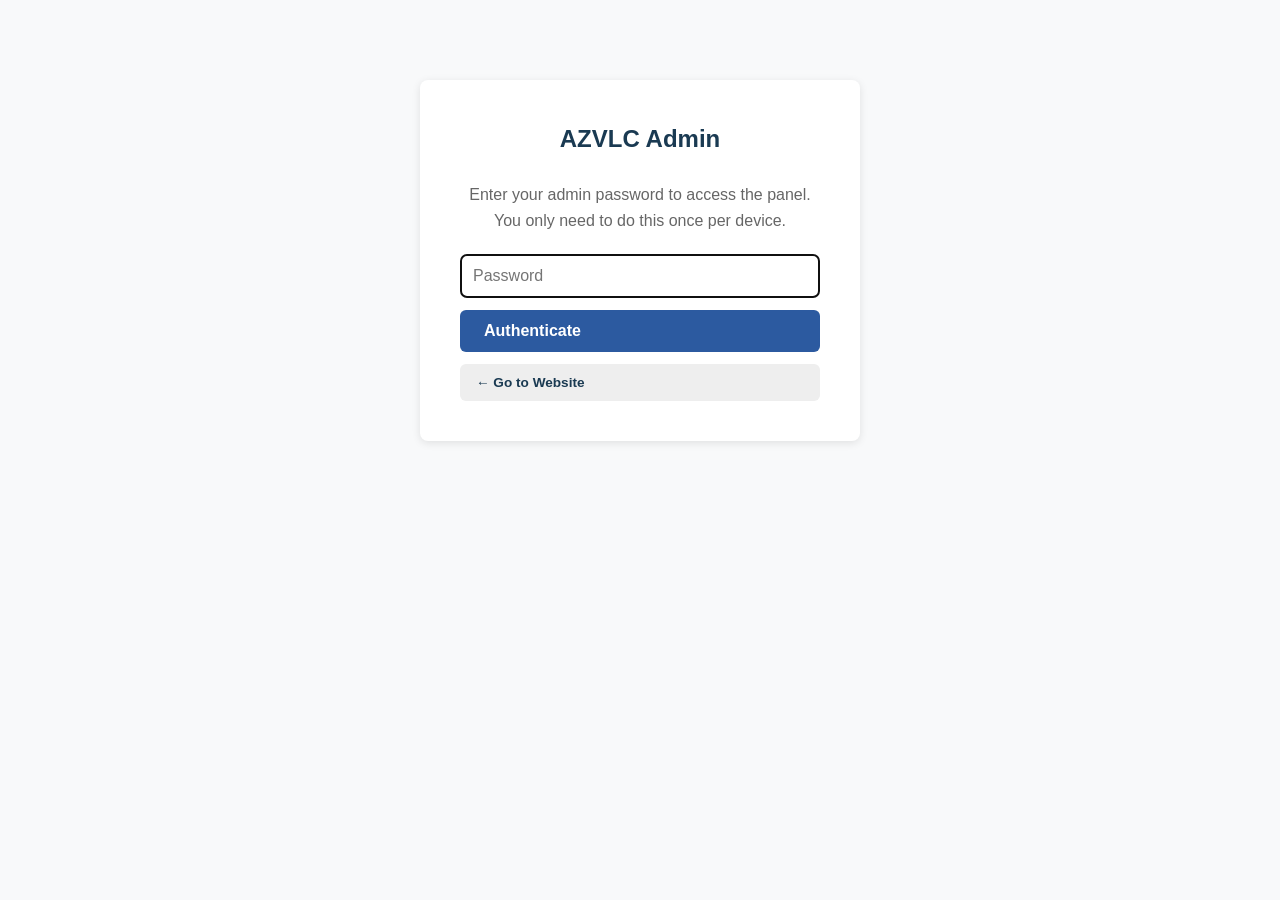
==== commit aeaaff50: "Admin: replace GitHub token login with password auth via proxy" ====
--- a/admin.html
+++ b/admin.html
@@ -148,21 +148,12 @@
   <!-- Login screen -->
   <div id="loginScreen" class="admin-login">
     <h2>AZVLC Admin</h2>
-    <p style="color:var(--text-muted);margin-bottom:20px">Authenticate with your GitHub token to access the admin panel. Your token is saved on this device — you only need to enter it once.</p>
-    <input type="password" id="ghToken" placeholder="GitHub Token (ghp_...)" autofocus>
+    <p style="color:var(--text-muted);margin-bottom:20px">Enter your admin password to access the panel. You only need to do this once per device.</p>
+    <input type="password" id="ghToken" placeholder="Password" autofocus>
     <button class="btn btn-blue" style="width:100%" onclick="tryToken()">Authenticate</button>
     <p id="tokenError" style="color:var(--red);margin-top:12px;display:none"></p>
-    <div id="authLoading" style="display:none;text-align:center;margin-top:16px;color:var(--blue)">Verifying identity...</div>
+    <div id="authLoading" style="display:none;text-align:center;margin-top:16px;color:var(--blue)">Verifying...</div>
     <a href="index.html" class="btn btn-sm" style="width:100%;margin-top:12px;background:#eee;color:var(--navy);text-align:center">&larr; Go to Website</a>
-    <div style="margin-top:20px;text-align:left" class="setup-box">
-      <strong>How to get a token:</strong><br>
-      1. Go to <a href="https://github.com/settings/tokens/new" target="_blank">github.com/settings/tokens/new</a><br>
-      2. Name it "AZVLC Admin"<br>
-      3. Set expiration to <strong>No expiration</strong><br>
-      4. Check the <code>repo</code> scope<br>
-      5. Click "Generate token" and paste it above<br><br>
-      <strong>Security:</strong> Only the <code>triggs2025</code> GitHub account is authorized. Your GitHub 2FA protects token creation.
-    </div>
   </div>
 
   <!-- Admin dashboard -->
@@ -764,77 +755,54 @@
     var REPO_OWNER = 'triggs2025';
     var REPO_NAME = 'azvlc';
     var BRANCH = 'master';
-    var ALLOWED_USERS = ['triggs2025'];
-    var TOKEN_KEY = 'azvlc_gh_token';
-
-    var ghToken = '';
+    var PROXY_URL = 'https://api.azvlc.org/submit.php';
+    var AUTH_KEY = 'azvlc_admin_auth';
+    var PASS_HASH = 'a830da35c3f54f889fe6572201c662a4043e0432feee62feb36d764b8af774ea';
+
     var policies = [];
     var politicians = [];
     var policiesSha = '';
     var politiciansSha = '';
 
     // ── Auth ──
-    function verifyAndLogin(token) {
-      ghToken = token;
-      return fetch('https://api.github.com/user', {
-        headers: {
-          'Authorization': 'token ' + token,
-          'Accept': 'application/vnd.github.v3+json'
-        }
-      })
-      .then(function(r) {
-        if (!r.ok) throw new Error('Invalid token');
-        return r.json();
-      })
-      .then(function(user) {
-        if (ALLOWED_USERS.indexOf(user.login) === -1) {
-          throw new Error('Unauthorized: account "' + user.login + '" is not authorized for admin access.');
-        }
-        return ghAPI('GET', '/repos/' + REPO_OWNER + '/' + REPO_NAME);
-      })
-      .then(function() {
-        sessionStorage.setItem(TOKEN_KEY, token);
-        document.getElementById('loginScreen').style.display = 'none';
-        document.getElementById('adminDashboard').style.display = 'block';
-        loadAllData();
+    function hashPassword(password) {
+      var encoder = new TextEncoder();
+      var data = encoder.encode(password);
+      return crypto.subtle.digest('SHA-256', data).then(function(buf) {
+        return Array.from(new Uint8Array(buf)).map(function(b) { return b.toString(16).padStart(2, '0'); }).join('');
       });
     }
 
-    // auto-login from saved token
+    function showDashboard() {
+      document.getElementById('loginScreen').style.display = 'none';
+      document.getElementById('adminDashboard').style.display = 'block';
+      loadAllData();
+    }
+
+    // auto-login if already authenticated
     (function() {
-      var savedToken = sessionStorage.getItem(TOKEN_KEY);
-      if (savedToken) {
-        document.getElementById('authLoading').style.display = 'block';
-        document.getElementById('ghToken').style.display = 'none';
-        document.querySelector('#loginScreen .btn-blue').style.display = 'none';
-        document.querySelector('#loginScreen > p').textContent = 'Authenticating...';
-
-        verifyAndLogin(savedToken)
-          .catch(function() {
-            sessionStorage.removeItem(TOKEN_KEY);
-            ghToken = '';
-            document.getElementById('authLoading').style.display = 'none';
-            document.getElementById('ghToken').style.display = '';
-            document.querySelector('#loginScreen .btn-blue').style.display = '';
-            document.querySelector('#loginScreen > p').textContent = 'Your saved token has expired. Please enter a new one.';
-          });
+      if (localStorage.getItem(AUTH_KEY) === '1') {
+        showDashboard();
       }
     })();
 
     function tryToken() {
-      var token = document.getElementById('ghToken').value.trim();
-      if (!token) return;
+      var password = document.getElementById('ghToken').value.trim();
+      if (!password) return;
 
       document.getElementById('tokenError').style.display = 'none';
       document.getElementById('authLoading').style.display = 'block';
 
-      verifyAndLogin(token)
-        .catch(function(err) {
-          ghToken = '';
-          document.getElementById('authLoading').style.display = 'none';
-          document.getElementById('tokenError').textContent = err.message || 'Invalid token. Make sure you checked the "repo" scope.';
+      hashPassword(password).then(function(hash) {
+        document.getElementById('authLoading').style.display = 'none';
+        if (hash === PASS_HASH) {
+          localStorage.setItem(AUTH_KEY, '1');
+          showDashboard();
+        } else {
+          document.getElementById('tokenError').textContent = 'Incorrect password.';
           document.getElementById('tokenError').style.display = 'block';
-        });
+        }
+      });
     }
 
     document.getElementById('ghToken').addEventListener('keydown', function(e) {
@@ -842,28 +810,22 @@
     });
 
     function logout() {
-      ghToken = '';
-      sessionStorage.removeItem(TOKEN_KEY);
+      localStorage.removeItem(AUTH_KEY);
       document.getElementById('adminDashboard').style.display = 'none';
       document.getElementById('loginScreen').style.display = 'block';
     }
 
-    // ── GitHub API ──
+    // ── GitHub API (via proxy) ──
     function ghAPI(method, path, body) {
-      var opts = {
-        method: method,
-        headers: {
-          'Authorization': 'token ' + ghToken,
-          'Accept': 'application/vnd.github.v3+json'
-        }
-      };
-      if (body) {
-        opts.headers['Content-Type'] = 'application/json';
-        opts.body = JSON.stringify(body);
-      }
-      return fetch('https://api.github.com' + path, opts).then(function(r) {
-        if (!r.ok) return r.json().then(function(err) { throw new Error(err.message || r.statusText); });
-        return r.json();
+      // Strip the /repos/owner/name prefix — proxy only wants /contents/... or /issues
+      var proxyPath = path.replace('/repos/' + REPO_OWNER + '/' + REPO_NAME, '');
+      return fetch(PROXY_URL, {
+        method: 'POST',
+        headers: { 'Content-Type': 'application/json' },
+        body: JSON.stringify({ type: 'github', method: method, path: proxyPath, data: body || null })
+      }).then(function(r) { return r.json(); }).then(function(result) {
+        if (result.error) throw new Error(result.error);
+        return result;
       });
     }
 
@@ -1575,6 +1537,7 @@
           adminVOBs = result.data || [];
           vobSha = result.sha;
           renderAdminVOB();
+          updateVOBClickNames();
         })
         .catch(function() { adminVOBs = []; renderAdminVOB(); });
 
@@ -3081,6 +3044,22 @@
       }
     }
 
+    function updateVOBClickNames() {
+      if (!analyticsData) return;
+      var vc = analyticsData.vobClicks || {};
+      var vcEl = document.getElementById('analVOBClicks');
+      var vcKeys = Object.keys(vc).sort(function(a, b) { return vc[b] - vc[a]; }).slice(0, 10);
+      if (!vcEl || vcKeys.length === 0) return;
+      vcEl.innerHTML = vcKeys.map(function(id, i) {
+        var biz = adminVOBs.find(function(b) { return String(b.id) === id; });
+        var name = biz ? biz.businessName : 'Business #' + id;
+        return '<div style="display:flex;justify-content:space-between;padding:7px 0;border-bottom:1px solid #f0f0f0">' +
+          '<span style="flex:1;font-size:0.9em">' + (i+1) + '. ' + esc(name) + '</span>' +
+          '<span style="font-weight:700;color:var(--blue)">' + vc[id] + ' clicks</span>' +
+        '</div>';
+      }).join('');
+    }
+
     function updateExtendedAnalytics() {
       if (!analyticsData) return;
       var d = analyticsData;
--- a/css/style.css
+++ b/css/style.css
@@ -305,6 +305,16 @@
   gap: 20px;
 }
 
+#vobList {
+  grid-template-columns: repeat(2, 1fr);
+}
+
+@media (max-width: 700px) {
+  #vobList {
+    grid-template-columns: 1fr;
+  }
+}
+
 .card {
   background: var(--white);
   padding: 24px;
